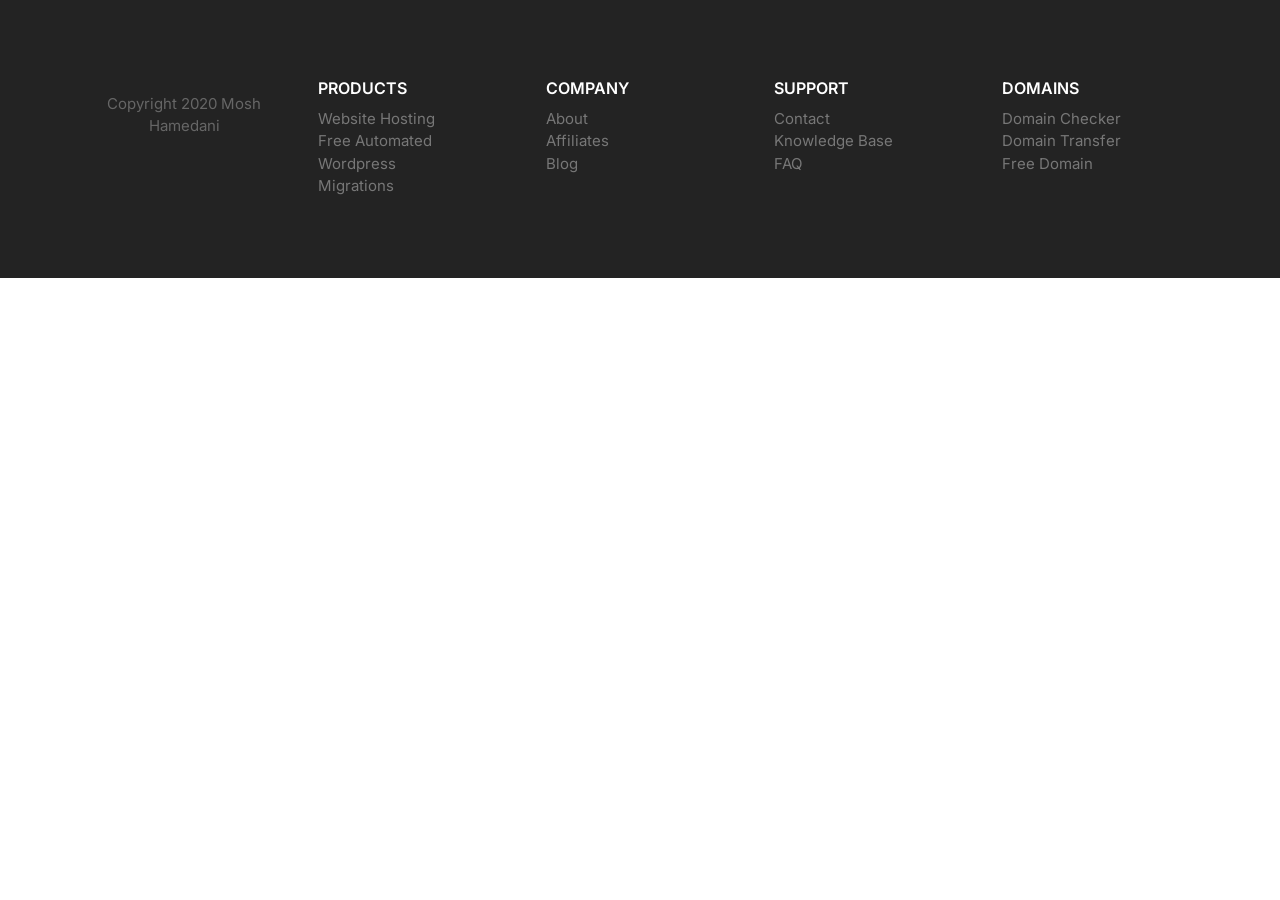
==== index.html @ 4a902cc9 "Built Footer Component" ====
<!DOCTYPE html>
<html lang="en">
  <head>
    <title>Saqify</title>

    <!-- Fonts -->
    <link rel="preconnect" href="https://fonts.googleapis.com" />
    <link rel="preconnect" href="https://fonts.gstatic.com" crossorigin />
    <link
      href="https://fonts.googleapis.com/css2?family=Inter:wght@400;600;700&display=swap"
      rel="stylesheet" />
    <link
      href="https://fonts.googleapis.com/css2?family=Inter:wght@400;700&family
      =Montserrat:wght@600&display=swap"
      rel="stylesheet" />

    <link rel="stylesheet" href="CSS/normalize.css" />
    <link rel="stylesheet" href="CSS/style.css" />
  </head>
  <body>
    <footer class="block block--dark footer">
      <div class="container grid footer__sections">
        <section class="collapsible collapsible--expanded footer__section">
          <header class="collapsible__header">
            <h2 class="collapsible__heading footer__heading">Products</h2>
            <svg class="icon icon--white collapsible__chevron">
              <use xlink:href="images/sprite.svg#chevron"></use>
            </svg>
          </header>
          <div class="collapsible__content">
            <ul class="list">
              <li><a href="#">Website Hosting</a></li>
              <li><a href="#">Free Automated Wordpress</a></li>
              <li><a href="#">Migrations</a></li>
            </ul>
          </div>
        </section>
        <section class="collapsible footer__section">
          <header class="collapsible__header">
            <h2 class="collapsible__heading footer__heading">Company</h2>
            <svg class="icon icon--white collapsible__chevron">
              <use xlink:href="images/sprite.svg#chevron"></use>
            </svg>
          </header>
          <div class="collapsible__content">
            <ul class="list">
              <li><a href="#">About</a></li>
              <li><a href="#">Affiliates</a></li>
              <li><a href="#">Blog</a></li>
            </ul>
          </div>
        </section>
        <section class="collapsible footer__section">
          <header class="collapsible__header">
            <h2 class="collapsible__heading footer__heading">Support</h2>
            <svg class="icon icon--white collapsible__chevron">
              <use xlink:href="images/sprite.svg#chevron"></use>
            </svg>
          </header>
          <div class="collapsible__content">
            <ul class="list">
              <li><a href="#">Contact</a></li>
              <li><a href="#">Knowledge Base</a></li>
              <li><a href="#">FAQ</a></li>
            </ul>
          </div>
        </section>
        <section class="collapsible footer__section">
          <header class="collapsible__header">
            <h2 class="collapsible__heading footer__heading">Domains</h2>
            <svg class="icon icon--white collapsible__chevron">
              <use xlink:href="images/sprite.svg#chevron"></use>
            </svg>
          </header>
          <div class="collapsible__content">
            <ul class="list">
              <li><a href="#">Domain Checker</a></li>
              <li><a href="#">Domain Transfer</a></li>
              <li><a href="#">Free Domain</a></li>
            </ul>
          </div>
        </section>
        <section class="footer__brand">
          <img src="images/logo.svg" alt="" />
          <p class="footer__copyright">Copyright 2020 Mosh Hamedani</p>
        </section>
      </div>
    </footer>

    <script src="js/main.js"></script>
  </body>
</html>
---- CSS/style.css ----
:root {
  --color-primary: #2584ff;
  --color-secondary: #00d9ff;
  --color-accent: #ff3400;
  --color-headings: #1b0760;
  --color-body: #918ca4;
  --color-border: #ccc;
  --color-bodyDarker: #5c5577;
  --border-radius: 30px;
}

*,
*::after,
*::before {
  box-sizing: border-box;
}

/* Typography */

html {
  font-size: 62.5%;
}

body {
  font-family: Inter, Arial, Helvetica, sans-serif;
  color: var(--color-body);
  font-size: 2.4rem;
  line-height: 1.5;
}

h1,
h2,
h3 {
  color: var(--color-headings);
  margin-bottom: 1rem;
  line-height: 1.1;
}

h1 {
  font-size: 7rem;
}

h2 {
  font-size: 4rem;
}

h3 {
  font-size: 3rem;
}

p {
  margin-top: 0;
}

@media screen and (min-width: 1024px) {
  body {
    font-size: 1.8rem;
  }

  h1 {
    font-size: 8rem;
  }

  h2 {
    font-size: 4rem;
  }

  h3 {
    font-size: 2.4rem;
  }
}

/* Links */

a {
  text-decoration: none;
}
.link-arrow {
  color: var(--color-accent);
  text-transform: uppercase;
  font-size: 2rem;
  font-weight: bold;
}

.link-arrow::after {
  content: "-->";
  margin-left: 5px;
  transition: margin 0.15s;
}

.link-arrow:hover::after {
  margin-left: 10px;
}

@media screen and (min-width: 1024px) {
  .link-arrow {
    font-size: 1.5rem;
  }
}

/* Badges */

.badge {
  border-radius: 20px;
  font-size: 2rem;
  font-weight: 600;
  padding: 0.5rem 2rem;
  white-space: nowrap;
}

.badge--primary {
  background: var(--color-primary);
  color: #fff;
}

.badge--secondary {
  background: var(--color-secondary);
  color: #fff;
}

.badge--small {
  font-size: 1.6rem;
  padding: 0.5rem 1.5rem;
}

.card--primary .badge--primary {
  background: #126de4;
}

.card--secondary .badge--secondary {
  background: #02cdf1;
}

@media screen and (min-width: 1024px) {
  .badge {
    font-size: 1.5rem;
  }

  .badge--small {
    font-size: 1.2rem;
  }
}

/* Lists */
.list {
  list-style: none;
  padding-left: 0;
}

.list--inline .list__item {
  display: inline-block;
  margin-right: 2rem;
}

.list--tick {
  list-style-image: url(../images/tick.svg);
  padding-left: 3rem;
  color: var(--color-headings);
}

.list--tick .list__item {
  padding-left: 0.5rem;
  margin-bottom: 1rem;
}

@media screen and (min-width: 1024px) {
  .list--tick .list__item {
    padding-left: 0;
  }
}

/* Icons */

.icon {
  width: 40px;
  height: 40px;
}

.icon--small {
  width: 30px;
  height: 30px;
}

.icon--primary {
  fill: var(--color-primary);
}

.icon--white {
  fill: #fff;
}

.icon-container {
  background: #f3f9fa;
  width: 64px;
  height: 64px;
  border-radius: 100%;
  display: inline-flex;
  justify-content: center;
  align-items: center;
}

.icon-container--accent {
  background: var(--color-accent);
}

/* Buttons */
.btn {
  border-radius: 40px;
  border: 0;
  cursor: pointer;
  font-size: 1.8rem;
  font-weight: 600;
  outline: none;
  padding: 2rem 3rem;
  text-transform: uppercase;
  white-space: nowrap;
  text-align: center;
  margin: 1rem 0;
}

.btn--primary {
  background: var(--color-primary);
  color: #fff;
}

.btn--primary:hover {
  /* background: lighten(primary, 10%); */
  background: #3a8ffd;
}

.btn--secondary {
  background: var(--color-secondary);
  color: #fff;
}

.btn--secondary:hover {
  background: #00c8eb;
}

.btn--accent {
  background: var(--color-accent);
  color: #fff;
}

.btn--accent:hover {
  background: #ec3000;
}

.btn--stretched {
  padding-left: 6rem;
  padding-right: 6rem;
}

.btn--block {
  width: 100%;
  display: inline-block;
}

.btn--outline {
  background: #fff;
  color: var(--color-headings);
  border: 2px solid var(--color-headings);
}

.btn--outline:hover {
  background: var(--color-headings);
  color: #fff;
}

.btn .icon {
  width: 2rem;
  height: 2rem;
  margin-right: 1rem;
  vertical-align: middle;
}

@media screen and (min-width: 1024px) {
  .btn {
    font-size: 1.5rem;
  }
}

/* Inputs */
.input {
  border-radius: var(--border-radius);
  border: 1px solid var(--color-border);
  color: var(--color-headings);
  font-size: 2rem;
  outline: 0;
  padding: 1.5rem 3.5rem;
}

::placeholder {
  color: #cdcbd7;
}
.input-group {
  border: 1px solid var(--color-border);
  border-radius: 30px;
  display: flex;
}

.input-group .input {
  border: 0;
  flex-grow: 1;
  padding: 1.5rem 2rem;
}

.input-group .btn {
  margin: 4px;
}

@media screen and (min-width: 1024px) {
  .input {
    font-size: 1.5rem;
  }
}

/* Cards */
.card {
  border-radius: 7px;
  box-shadow: 0 0 20px 10px #f3f3f3;
  overflow: hidden;
}

.card__header,
.card__body {
  padding: 2rem 3rem;
}

.card--primary .card__header {
  background: var(--color-primary);
  color: #fff;
}

.card--secondary .card__header {
  background: var(--color-secondary);
  color: #fff;
}

/* Plans */
.plan {
  transition: transform 0.2s ease-out;
}

.plan__name {
  color: #fff;
  margin: 0;
  font-weight: 500;
  font-size: 2.4rem;
}

.plan__price {
  font-size: 6rem;
}

.plan__billing-cycle {
  font-size: 2.4rem;
  font-weight: 300;
  opacity: 0.8;
  margin-right: 1rem;
}

.plan__description {
  font-size: 2rem;
  font-weight: 300;
  letter-spacing: 1px;
  display: block;
}

.plan .list__item {
  margin-bottom: 2rem;
}

.plan--popular {
  transform: scale(1.1);
}

.plan--popular .card__header {
  position: relative;
}

.plan--popular .card__header::before {
  content: url(../images/popular.svg);
  width: 40px;
  display: inline-block;
  position: absolute;
  top: -6px;
  right: 5%;
}

.plan:hover {
  transform: scale(1.05);
}

.plan--popular:hover {
  transform: scale(1.15);
}

@media screen and (min-width: 1024px) {
  .plan__name {
    font-size: 1.4rem;
  }

  .plan__price {
    font-size: 5rem;
  }

  .plan__billing-cycle {
    font-size: 1.6rem;
  }

  .plan__description {
    font-size: 1.7rem;
  }
}

/* Media */
.media {
  display: flex;
  margin-bottom: 4rem;
}

.media__title {
  margin-top: 0;
}

.media__body {
  margin: 0 2rem;
}

.media__image {
  margin-top: 1rem;
}
/* Quotes */
.quote {
  font-size: 3rem;
  font-style: italic;
  color: var(--color-bodyDarker);
  line-height: 1.3;
}

.quote__text::before {
  content: open-quote;
}

.quote__text::after {
  content: close-quote;
}

.quote__author {
  font-style: normal;
  font-weight: 600;
  font-size: 3rem;
  margin-bottom: 0;
}

.quote_company {
  color: var(--color-headings);
  opacity: 0.4;
  font-size: 2rem;
  font-style: normal;
}

.quote__line {
  position: relative;
  bottom: 10px;
}

@media screen and (min-width: 1024px) {
  .quote {
    font-size: 2rem;
  }

  .quote__author {
    font-size: 2.4rem;
  }

  .quote_company {
    font-size: 1.6rem;
  }
}

/* Grids */
.grid {
  display: grid;
}

@media screen and (min-width: 768px) {
  .grid--1x2 {
    grid-template-columns: repeat(2, 1fr);
  }
}

@media screen and (min-width: 1024px) {
  .grid--1x3 {
    grid-template-columns: repeat(3, 1fr);
  }
}

/* Testimonials */
.testimonial {
  padding: 3rem;
}

.testimonial__image {
  position: relative;
  margin: 0 3rem;
}

.testimonial__image > img {
  width: 100%;
}

.testimonial__image > .icon-container {
  position: absolute;
  top: 3rem;
  right: -32px;
}

@media screen and (min-width: 768px) {
  .testimonial__image {
    margin: 0;
  }

  .testimonial .quote,
  .testimonial .quote__author {
    font-size: 2.4rem;
  }

  .testimonial .quote {
    margin-left: 6rem;
    margin-right: 0;
  }
}

/* Callouts */
.callout {
  padding: 4rem;
  border-radius: 5px;
}

.callout--primary {
  background: var(--color-primary);
  color: #fff;
}

.callout__heading {
  color: #fff;
  font-size: 3rem;
  margin-top: 0;
}

.callout .btn {
  justify-self: center;
  align-self: center;
}

.callout__content {
  text-align: center;
}

@media screen and (min-width: 768px) {
  .callout .grid--1x2 {
    grid-template-columns: 1fr auto;
  }

  .callout__content {
    text-align: left;
  }

  .callout .btn {
    justify-self: start;
    margin: 0 2rem;
  }
}

/* Collapsible */
.collapsible__header {
  display: flex;
  justify-content: space-between;
}

.collapsible__heading {
  margin-top: 0;
  font-size: 3rem;
}

.collapsible__chevron {
  transform: rotate(-90deg);
  transition: transform 0.3s;
}

.collapsible__content {
  max-height: 0;
  overflow: hidden;
  opacity: 0;
  transition: all 0.3s;
}

.collapsible--expanded .collapsible__chevron {
  transform: rotate(0);
}

.collapsible--expanded .collapsible__content {
  max-height: 100vh;
  opacity: 1;
}
/* Blocks */
.block {
  --padding-vertical: 6rem;
  padding: var(--padding-vertical) 2rem;
}

.block__header {
  text-align: center;
  margin-bottom: 4rem;
}

.block__heading {
  margin-top: 0;
}

.block--dark {
  background: #000;
  color: #7b858b;
}

.block--dark h1,
.block--dark h2,
.block--dark h3 {
  color: #fff;
}

.block--skewed-right {
  padding-bottom: calc(var(--padding-vertical) + 4rem);
  clip-path: polygon(0% 0%, 100% 0%, 100% 100%, 0% 80%);
}

.block--skewed-left {
  padding-bottom: calc(var(--padding-vertical) + 9rem);
  clip-path: polygon(0% 0%, 100% 0%, 100% 80%, 0% 100%);
}

.container {
  max-width: 1140px;
  margin: 0 auto;
}

/* Navigation Bar */
.nav {
  background: #000;
  display: flex;
  justify-content: space-between;
  flex-wrap: wrap;
  padding: 0 1rem;
  align-items: center;
}

.nav__list {
  width: 100%;
  margin: 0;
}

.nav__item {
  padding: 0.5rem 2rem;
  border-bottom: 1px solid #222;
}

.nav__item > a {
  color: #d2d0db;
  transition: color 0.3s;
}

.nav__item > a:hover {
  color: #fff;
}

.nav__toggler {
  opacity: 0.5;
  transition: box-shadow 0.15s;
  cursor: pointer;
}

.nav.collapsible--expanded .nav__toggler {
  opacity: 1;
  box-shadow: 0 0 0 3px #666;
  border-radius: 5px;
}

.nav__brand {
  transform: translateY(5px);
}

@media screen and (min-width: 768px) {
  .nav__toggler {
    display: none;
  }

  .nav__list {
    width: auto;
    display: flex;
    font-size: 1.6rem;
    max-height: 100%;
    opacity: 1;
  }

  .nav__item {
    border: 0;
  }
}

/* Hero Block */

.hero__tagline {
  font-size: 2rem;
  color: #b9c3cf;
  letter-spacing: 1px;
  margin: 2rem 0 5rem;
}

.hero__image {
  width: 100%;
}

@media screen and (min-width: 768px) {
  .hero {
    padding-top: 0;
  }

  .hero__content {
    text-align: left;
    align-self: center;
  }
}

/* Domain BLock */
.block-domain .input-group {
  box-shadow: 0 0 30px 20px #e6ebee;
  border: 0;
  margin: 4rem auto;
  max-width: 670px;
}

.block-domain__prices {
  font-size: 2rem;
  font-weight: 600;
  display: grid;
  grid-template-columns: repeat(3, 1fr);
  grid-template-rows: repeat(2, 6rem);
  justify-items: center;
  max-width: 700px;
  margin: 0 auto;
}

@media screen and (min-width: 768px) {
  .block-domain__prices {
    grid-template-columns: repeat(auto-fit, minmax(100px, 1fr));
  }
}
/* Plans Block */
.block-plans .grid {
  gap: 8rem 4rem;
}

.block-plans .card {
  max-width: 500px;
  margin: 0 auto;
}

/* Features */
.feature {
  gap: 4rem 2rem;
  margin: 12rem 0;
}

.feature:first-of-type {
  margin-top: 6rem;
}

.feature__heading {
  margin: 1rem 0;
}

.feature__image {
  width: 100%;
}

@media screen and (min-width: 768px) {
  .feature:nth-of-type(even) .feature__content {
    order: 2;
  }
}

/* Showcase Block */
.block-showcase__image > img {
  width: 100%;
}

@media screen and (min-width: 768px) {
  .block-showcase .grid {
    grid-template-columns: 50% 50%;
  }

  .block-showcase__image {
    justify-self: end;
  }

  .block-showcase__image > img {
    width: auto;
    max-width: 700px;
  }
}
/* Footer */
.footer {
  background: #232323;
}

.footer a {
  color: #777;
  transition: color 0.3s;
}

.footer a:hover {
  color: #fff;
}

.footer__section {
  padding: 2rem;
  border-bottom: 1px solid #393939;
}

.footer__section .list {
  margin: 0;
}

.footer__heading {
  text-transform: uppercase;
  font-weight: 600;
}

.footer__brand {
  margin-top: 5rem;
  text-align: center;
}

.footer__brand img {
  /* TODO: Consider refactoring this and applying it to 
  all images. */
  width: 100%;
  max-width: 230px;
}

.footer__copyright {
  font-size: 2.1rem;
  color: #fff;
  opacity: 0.3;
}

@media screen and (min-width: 768px) {
  .footer {
    font-size: 1.5rem;
  }
  .footer__sections {
    grid-template-columns: repeat(auto-fit, minmax(10rem, 1fr));
  }

  .footer .collapsible__chevron {
    display: none;
  }

  .footer .collapsible__content {
    opacity: 1;
    max-height: 100%;
  }

  .footer__brand {
    order: -1;
    margin-top: 1rem;
  }

  .footer__copyright {
    font-size: 1.5rem;
  }

  .footer__section {
    border: 0;
  }

  .footer__heading {
    font-size: 1.6rem;
  }
}
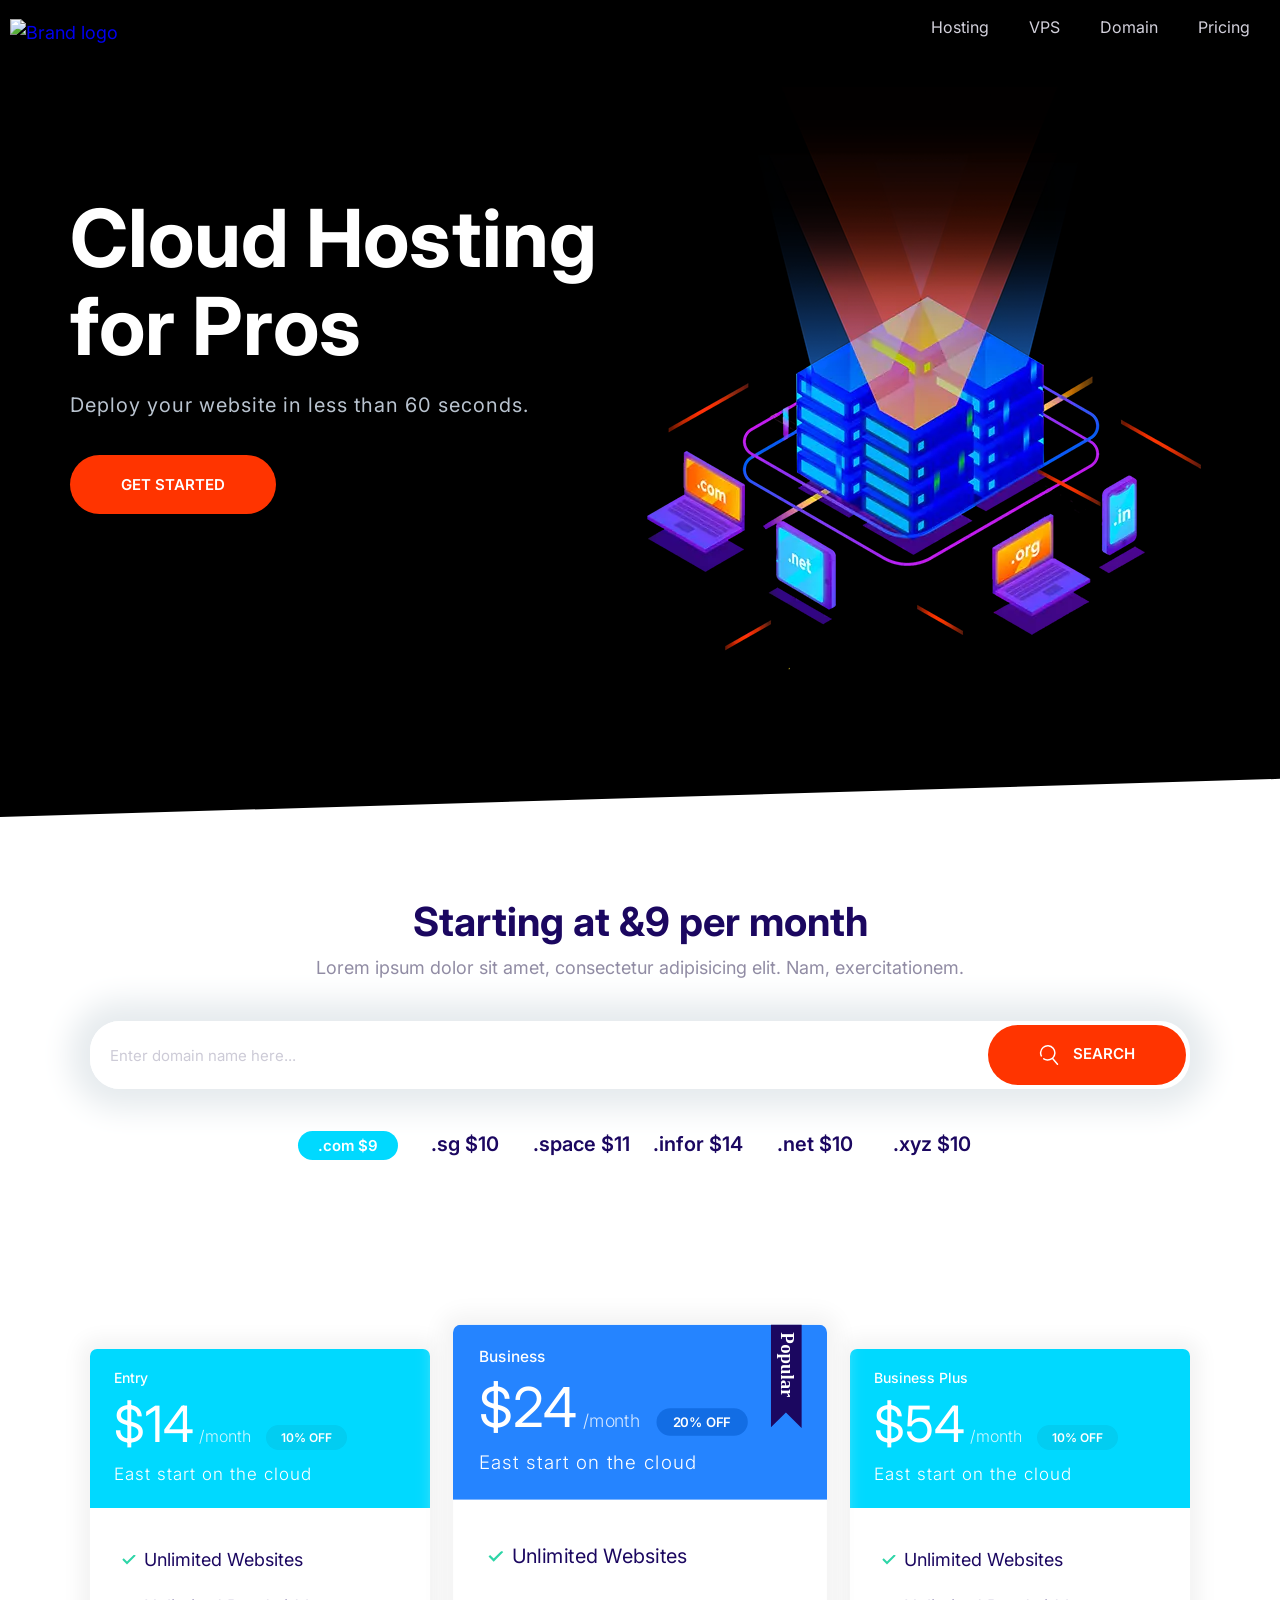
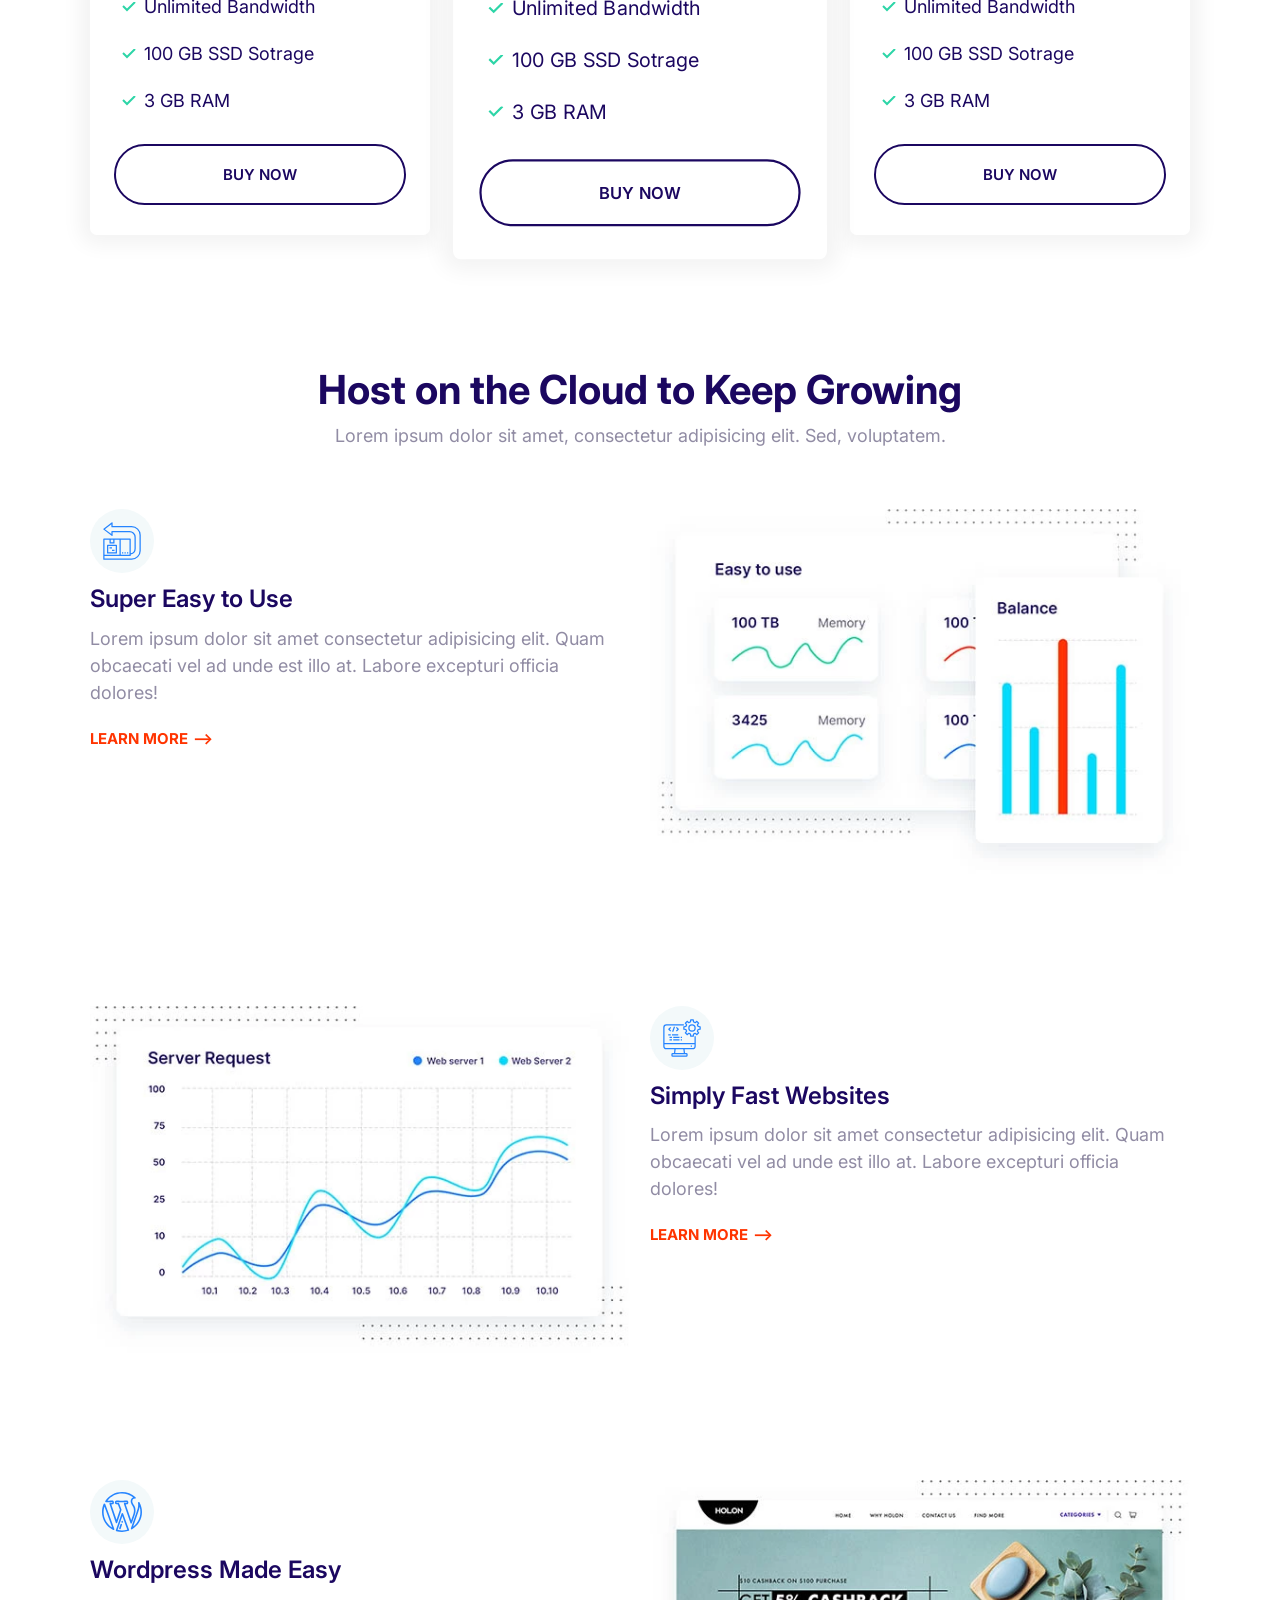
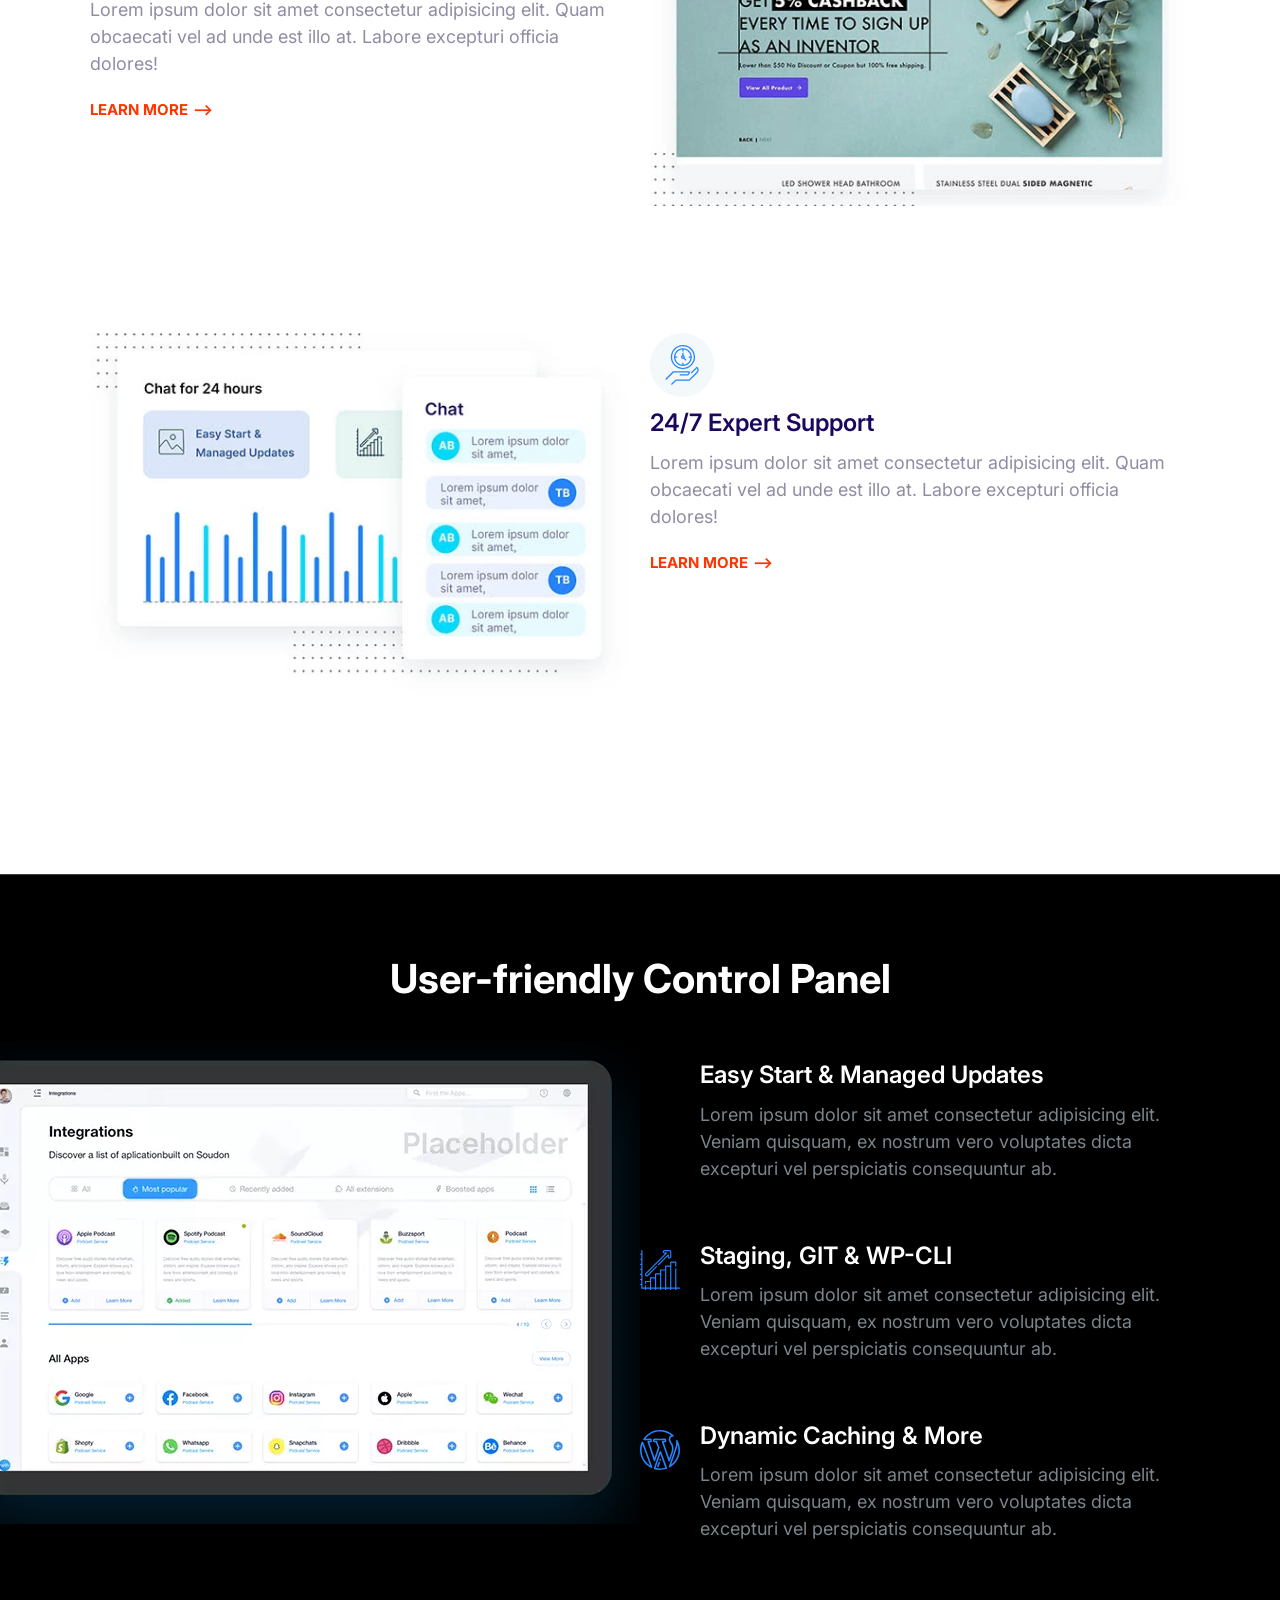
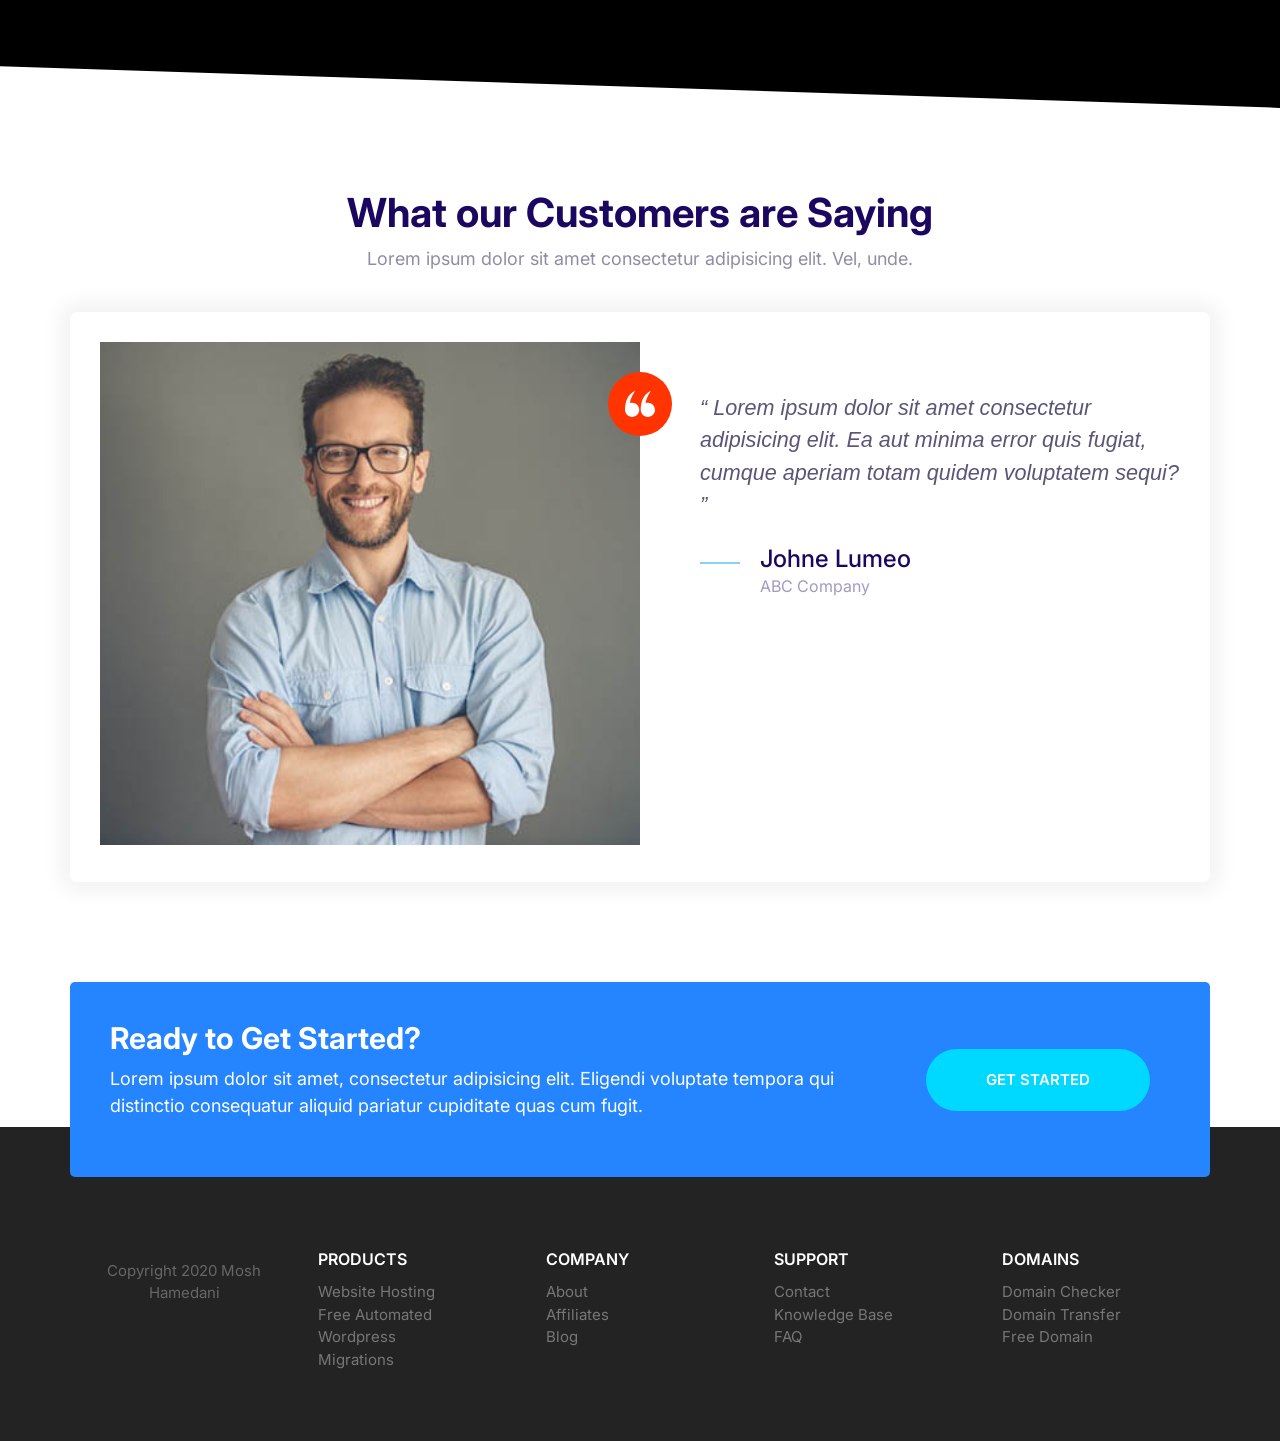
==== commit 7f0fbecb: "Merged All Components, Layout Formation completed, CSS Issues troubleshooted" ====
--- a/index.html
+++ b/index.html
@@ -18,14 +18,397 @@
     <link rel="stylesheet" href="CSS/style.css" />
   </head>
   <body>
+    <!-- Navigation Bar -->
+    <header>
+      <nav class="nav collapsible">
+        <a href="/"
+          ><img src="images/logo.svg" alt="Brand logo" class="nav__brand"
+        /></a>
+        <svg class="icon icon--white nav__toggler">
+          <use xlink:href="images/sprite.svg#menu"></use>
+        </svg>
+        <ul class="list nav__list collapsible__content">
+          <li class="nav__item"><a href="#">Hosting</a></li>
+          <li class="nav__item"><a href="#">VPS</a></li>
+          <li class="nav__item"><a href="#">Domain</a></li>
+          <li class="nav__item"><a href="#">Pricing</a></li>
+        </ul>
+      </nav>
+    </header>
+    <!-- Block Hero -->
+    <section class="block block--dark block--skewed-left hero">
+      <div class="container grid grid--1x2">
+        <header class="block__header hero__content">
+          <h1 class="block__heading">Cloud Hosting for Pros</h1>
+          <p class="hero__tagline">
+            Deploy your website in less than 60 seconds.
+          </p>
+          <a href="#" class="btn btn--accent btn--streched">Get Started</a>
+        </header>
+        <picture>
+          <source
+            type="image/webp"
+            srcset="images/banner.webp 1x, images/banner@2x.webp 2x" />
+
+          <source
+            type="image/png"
+            srcset="images/banner.png 1x, images/banner@2x.png 2x" />
+          <img class="hero__image" src="images/banner.webp" alt=""
+        /></picture>
+      </div>
+    </section>
+    <!-- Block Domain -->
+    <section class="block container block-domain">
+      <header class="block__header">
+        <h2>Starting at &9 per month</h2>
+        <p>
+          Lorem ipsum dolor sit amet, consectetur adipisicing elit. Nam,
+          exercitationem.
+        </p>
+      </header>
+      <!-- Input Field for Search bar -->
+      <div class="input-group">
+        <input
+          type="text"
+          class="input"
+          placeholder="Enter domain name here... " />
+        <button class="btn btn--accent">
+          <svg class="icon icon--white">
+            <use xlink:href="images/sprite.svg#search"></use>
+          </svg>
+          Search
+        </button>
+      </div>
+      <ul class="list block-domain__prices">
+        <li><span class="badge badge--secondary">.com $9</span></li>
+        <li>.sg $10</li>
+        <li>.space $11</li>
+        <li>.infor $14</li>
+        <li>.net $10</li>
+        <li>.xyz $10</li>
+      </ul>
+    </section>
+    <!-- Block Plans -->
+    <section class="container block block-plans">
+      <div class="grid grid--1x3">
+        <div class="plan">
+          <div class="card card--secondary">
+            <header class="card__header">
+              <h3 class="plan__name">Entry</h3>
+              <span class="plan__price">$14</span>
+              <span class="plan__billing-cycle">/month</span>
+              <span class="badge badge--secondary badge--small">10% OFF</span>
+              <span class="plan__description">East start on the cloud</span>
+            </header>
+            <div class="card__body">
+              <ul class="list list--tick">
+                <li class="list__item">Unlimited Websites</li>
+                <li class="list__item">Unlimited Bandwidth</li>
+                <li class="list__item">100 GB SSD Sotrage</li>
+                <li class="list__item">3 GB RAM</li>
+              </ul>
+              <button class="btn btn--outline btn--block">Buy Now</button>
+            </div>
+          </div>
+        </div>
+
+        <div class="plan plan--popular">
+          <div class="card card--primary">
+            <header class="card__header">
+              <h3 class="plan__name">Business</h3>
+              <span class="plan__price">$24</span>
+              <span class="plan__billing-cycle">/month</span>
+              <span class="badge badge--primary badge--small">20% OFF</span>
+              <span class="plan__description">East start on the cloud</span>
+            </header>
+            <div class="card__body">
+              <ul class="list list--tick">
+                <li class="list__item">Unlimited Websites</li>
+                <li class="list__item">Unlimited Bandwidth</li>
+                <li class="list__item">100 GB SSD Sotrage</li>
+                <li class="list__item">3 GB RAM</li>
+              </ul>
+              <button class="btn btn--outline btn--block">Buy Now</button>
+            </div>
+          </div>
+        </div>
+
+        <div class="plan">
+          <div class="card card--secondary">
+            <header class="card__header">
+              <h3 class="plan__name">Business Plus</h3>
+              <span class="plan__price">$54</span>
+              <span class="plan__billing-cycle">/month</span>
+              <span class="badge badge--secondary badge--small">10% OFF</span>
+              <span class="plan__description">East start on the cloud</span>
+            </header>
+            <div class="card__body">
+              <ul class="list list--tick">
+                <li class="list__item">Unlimited Websites</li>
+                <li class="list__item">Unlimited Bandwidth</li>
+                <li class="list__item">100 GB SSD Sotrage</li>
+                <li class="list__item">3 GB RAM</li>
+              </ul>
+              <button class="btn btn--outline btn--block">Buy Now</button>
+            </div>
+          </div>
+        </div>
+      </div>
+    </section>
+
+    <!-- Block Features -->
+    <section class="block container">
+      <header class="block__header">
+        <h2>Host on the Cloud to Keep Growing</h2>
+        <p>
+          Lorem ipsum dolor sit amet, consectetur adipisicing elit. Sed,
+          voluptatem.
+        </p>
+      </header>
+      <article class="grid grid--1x2 feature">
+        <div class="feature__content">
+          <span class="icon-container">
+            <svg class="icon icon--primary">
+              <use xlink:href="images/sprite.svg#easy"></use>
+            </svg>
+          </span>
+          <h3 class="feature__heading">Super Easy to Use</h3>
+          <p>
+            Lorem ipsum dolor sit amet consectetur adipisicing elit. Quam
+            obcaecati vel ad unde est illo at. Labore excepturi officia dolores!
+          </p>
+          <a href="#" class="link-arrow">Learn More</a>
+        </div>
+        <picture>
+          <source
+            type="image/webp"
+            srcset="images/easy.webp 1x, images/easy@2x.webp 2x" />
+          <source
+            type="image/jpg"
+            srcset="images/easy.jpg 1x, images/easy@2x.jpg 2x" />
+          <img class="feature__image" src="images/easy@2x.jpg" alt="" />
+        </picture>
+      </article>
+      <article class="grid grid--1x2 feature">
+        <div class="feature__content">
+          <span class="icon-container">
+            <svg class="icon icon--primary">
+              <use xlink:href="images/sprite.svg#computer"></use>
+            </svg>
+          </span>
+          <h3 class="feature__heading">Simply Fast Websites</h3>
+          <p>
+            Lorem ipsum dolor sit amet consectetur adipisicing elit. Quam
+            obcaecati vel ad unde est illo at. Labore excepturi officia dolores!
+          </p>
+          <a href="#" class="link-arrow">Learn More</a>
+        </div>
+        <picture>
+          <source
+            type="image/webp"
+            srcset="images/fast.webp 1x, images/fast@2x.webp 2x" />
+          <source
+            type="image/jpg"
+            srcset="images/fast.jpg 1x, images/fast@2x.jpg 2x" />
+          <img class="feature__image" src="images/fast@2x.jpg" alt="" />
+        </picture>
+      </article>
+      <article class="grid grid--1x2 feature">
+        <div class="feature__content">
+          <span class="icon-container">
+            <svg class="icon icon--primary">
+              <use xlink:href="images/sprite.svg#wordpress"></use>
+            </svg>
+          </span>
+          <h3 class="feature__heading">Wordpress Made Easy</h3>
+          <p>
+            Lorem ipsum dolor sit amet consectetur adipisicing elit. Quam
+            obcaecati vel ad unde est illo at. Labore excepturi officia dolores!
+          </p>
+          <a href="#" class="link-arrow">Learn More</a>
+        </div>
+        <picture>
+          <source
+            type="image/webp"
+            srcset="images/wordpress.webp 1x, images/wordpress@2x.webp 2x" />
+          <source
+            type="image/jpg"
+            srcset="images/wordpress.jpg 1x, images/wordpress@2x.jpg 2x" />
+          <img class="feature__image" src="images/wordpress@2x.jpg" alt="" />
+        </picture>
+      </article>
+      <article class="grid grid--1x2 feature">
+        <div class="feature__content">
+          <span class="icon-container">
+            <svg class="icon icon--primary">
+              <use xlink:href="images/sprite.svg#clock"></use>
+            </svg>
+          </span>
+          <h3 class="feature__heading">24/7 Expert Support</h3>
+          <p>
+            Lorem ipsum dolor sit amet consectetur adipisicing elit. Quam
+            obcaecati vel ad unde est illo at. Labore excepturi officia dolores!
+          </p>
+          <a href="#" class="link-arrow">Learn More</a>
+        </div>
+        <picture>
+          <source
+            type="image/webp"
+            srcset="images/support.webp 1x, images/support@2x.webp 2x" />
+          <source
+            type="image/jpg"
+            srcset="images/support.jpg 1x, images/support@2x.jpg 2x" />
+          <img class="feature__image" src="images/support@2x.jpg" alt="" />
+        </picture>
+      </article>
+    </section>
+    <!-- Block Showcase -->
+
+    <section class="block block--dark block--skewed-right block-showcase">
+      <header class="block__header">
+        <h2>User-friendly Control Panel</h2>
+      </header>
+      <div class="container grid grid--1x2">
+        <picture class="block-showcase__image">
+          <source
+            type="image/webp"
+            srcset="images/ipad.webp 1x, images/ipad@2x.webp 2x" />
+          <source
+            type="image/png"
+            srcset="images/ipad.png 1x, images/ipad@2x.png 2x" />
+          <img src="images/ipad.png" alt="" />
+        </picture>
+        <ul class="list">
+          <li>
+            <div class="media">
+              <div class="media__image">
+                <svg class="icon icon--primary">
+                  <use xlink:href="images/sprite.svg#snap"></use>
+                </svg>
+              </div>
+              <div class="media__body">
+                <h3 class="media__title">Easy Start & Managed Updates</h3>
+                <p>
+                  Lorem ipsum dolor sit amet consectetur adipisicing elit.
+                  Veniam quisquam, ex nostrum vero voluptates dicta excepturi
+                  vel perspiciatis consequuntur ab.
+                </p>
+              </div>
+            </div>
+          </li>
+          <li>
+            <div class="media">
+              <div class="media__image">
+                <svg class="icon icon--primary">
+                  <use xlink:href="images/sprite.svg#growth"></use>
+                </svg>
+              </div>
+              <div class="media__body">
+                <h3 class="media__title">Staging, GIT & WP-CLI</h3>
+                <p>
+                  Lorem ipsum dolor sit amet consectetur adipisicing elit.
+                  Veniam quisquam, ex nostrum vero voluptates dicta excepturi
+                  vel perspiciatis consequuntur ab.
+                </p>
+              </div>
+            </div>
+          </li>
+          <li>
+            <div class="media">
+              <div class="media__image">
+                <svg class="icon icon--primary">
+                  <use xlink:href="images/sprite.svg#wordpress"></use>
+                </svg>
+              </div>
+              <div class="media__body">
+                <h3 class="media__title">Dynamic Caching & More</h3>
+                <p>
+                  Lorem ipsum dolor sit amet consectetur adipisicing elit.
+                  Veniam quisquam, ex nostrum vero voluptates dicta excepturi
+                  vel perspiciatis consequuntur ab.
+                </p>
+              </div>
+            </div>
+          </li>
+        </ul>
+      </div>
+    </section>
+
+    <!-- Block Testimonials -->
+    <section class="block">
+      <header class="block__header">
+        <h2>What our Customers are Saying</h2>
+        <p>
+          Lorem ipsum dolor sit amet consectetur adipisicing elit. Vel, unde.
+        </p>
+      </header>
+      <div class="container">
+        <div class="card testimonial">
+          <div class="grid grid--1x2">
+            <div class="testimonial__image">
+              <img
+                src="images/testimonial.jpg"
+                alt="A Happy, Smiling Customer" />
+              <span class="icon-container icon-container--accent">
+                <svg class="icon icon--white icon--small">
+                  <use xlink:href="images/sprite.svg#quotes"></use>
+                </svg>
+              </span>
+            </div>
+
+            <blockquote class="quote">
+              <p class="quote__text">
+                Lorem ipsum dolor sit amet consectetur adipisicing elit. Ea aut
+                minima error quis fugiat, cumque aperiam totam quidem voluptatem
+                sequi?
+              </p>
+
+              <footer>
+                <div class="media">
+                  <div class="media__image">
+                    <svg class="icon icon--primary quote__line">
+                      <use xlink:href="images/sprite.svg#line"></use>
+                    </svg>
+                  </div>
+                  <div class="media__body">
+                    <h3 class="media__title quote__author">Johne Lumeo</h3>
+                    <p class="quote_company">ABC Company</p>
+                  </div>
+                </div>
+              </footer>
+            </blockquote>
+          </div>
+        </div>
+      </div>
+    </section>
+
+    <!-- Callout -->
+    <div class="container">
+      <div class="callout callout--primary callout-signup">
+        <div class="grid grid--1x2">
+          <div class="callout__content">
+            <h2 class="callout__heading">Ready to Get Started?</h2>
+            <p>
+              Lorem ipsum dolor sit amet, consectetur adipisicing elit. Eligendi
+              voluptate tempora qui distinctio consequatur aliquid pariatur
+              cupiditate quas cum fugit.
+            </p>
+          </div>
+          <a href="#" class="btn btn--secondary btn--stretched">Get Started</a>
+        </div>
+      </div>
+    </div>
+    <!-- Block Footer -->
+
     <footer class="block block--dark footer">
       <div class="container grid footer__sections">
         <section class="collapsible collapsible--expanded footer__section">
           <header class="collapsible__header">
             <h2 class="collapsible__heading footer__heading">Products</h2>
-            <svg class="icon icon--white collapsible__chevron">
-              <use xlink:href="images/sprite.svg#chevron"></use>
-            </svg>
+            <img
+              class="icon icon--white collapsible__chevron"
+              src="images/chevron.svg"
+              alt="svg image of chevron" />
           </header>
           <div class="collapsible__content">
             <ul class="list">
@@ -38,9 +421,10 @@
         <section class="collapsible footer__section">
           <header class="collapsible__header">
             <h2 class="collapsible__heading footer__heading">Company</h2>
-            <svg class="icon icon--white collapsible__chevron">
-              <use xlink:href="images/sprite.svg#chevron"></use>
-            </svg>
+            <img
+              class="icon icon--white collapsible__chevron"
+              src="images/chevron.svg"
+              alt="svg image of chevron" />
           </header>
           <div class="collapsible__content">
             <ul class="list">
@@ -53,9 +437,10 @@
         <section class="collapsible footer__section">
           <header class="collapsible__header">
             <h2 class="collapsible__heading footer__heading">Support</h2>
-            <svg class="icon icon--white collapsible__chevron">
-              <use xlink:href="images/sprite.svg#chevron"></use>
-            </svg>
+            <img
+              class="icon icon--white collapsible__chevron"
+              src="images/chevron.svg"
+              alt="svg image of chevron" />
           </header>
           <div class="collapsible__content">
             <ul class="list">
@@ -68,9 +453,10 @@
         <section class="collapsible footer__section">
           <header class="collapsible__header">
             <h2 class="collapsible__heading footer__heading">Domains</h2>
-            <svg class="icon icon--white collapsible__chevron">
-              <use xlink:href="images/sprite.svg#chevron"></use>
-            </svg>
+            <img
+              class="icon icon--white collapsible__chevron"
+              src="images/chevron.svg"
+              alt="svg image of chevron" />
           </header>
           <div class="collapsible__content">
             <ul class="list">
@@ -80,6 +466,7 @@
             </ul>
           </div>
         </section>
+
         <section class="footer__brand">
           <img src="images/logo.svg" alt="" />
           <p class="footer__copyright">Copyright 2020 Mosh Hamedani</p>
--- a/CSS/style.css
+++ b/CSS/style.css
@@ -16,9 +16,17 @@
 }
 
 /* Typography */
+::selection {
+  background: var(--color-primary);
+  color: #fff;
+}
 
 html {
   font-size: 62.5%;
+}
+
+img {
+  width: 100%;
 }
 
 body {
@@ -37,7 +45,7 @@
 }
 
 h1 {
-  font-size: 7rem;
+  font-size: 6rem;
 }
 
 h2 {
@@ -45,7 +53,9 @@
 }
 
 h3 {
-  font-size: 3rem;
+  font-size: 2.8rem;
+  font-weight: 600;
+  line-height: 1.3;
 }
 
 p {
@@ -123,14 +133,6 @@
   padding: 0.5rem 1.5rem;
 }
 
-.card--primary .badge--primary {
-  background: #126de4;
-}
-
-.card--secondary .badge--secondary {
-  background: #02cdf1;
-}
-
 @media screen and (min-width: 1024px) {
   .badge {
     font-size: 1.5rem;
@@ -170,7 +172,6 @@
 }
 
 /* Icons */
-
 .icon {
   width: 40px;
   height: 40px;
@@ -210,61 +211,12 @@
   cursor: pointer;
   font-size: 1.8rem;
   font-weight: 600;
+  margin: 1rem 0;
   outline: none;
-  padding: 2rem 3rem;
+  padding: 2rem 4vw;
+  text-align: center;
   text-transform: uppercase;
   white-space: nowrap;
-  text-align: center;
-  margin: 1rem 0;
-}
-
-.btn--primary {
-  background: var(--color-primary);
-  color: #fff;
-}
-
-.btn--primary:hover {
-  /* background: lighten(primary, 10%); */
-  background: #3a8ffd;
-}
-
-.btn--secondary {
-  background: var(--color-secondary);
-  color: #fff;
-}
-
-.btn--secondary:hover {
-  background: #00c8eb;
-}
-
-.btn--accent {
-  background: var(--color-accent);
-  color: #fff;
-}
-
-.btn--accent:hover {
-  background: #ec3000;
-}
-
-.btn--stretched {
-  padding-left: 6rem;
-  padding-right: 6rem;
-}
-
-.btn--block {
-  width: 100%;
-  display: inline-block;
-}
-
-.btn--outline {
-  background: #fff;
-  color: var(--color-headings);
-  border: 2px solid var(--color-headings);
-}
-
-.btn--outline:hover {
-  background: var(--color-headings);
-  color: #fff;
 }
 
 .btn .icon {
@@ -272,6 +224,54 @@
   height: 2rem;
   margin-right: 1rem;
   vertical-align: middle;
+}
+
+.btn--primary {
+  background: var(--color-primary);
+  color: #fff;
+}
+
+.btn--primary:hover {
+  background: #3a8ffd;
+}
+
+.btn--secondary {
+  background: var(--color-secondary);
+  color: #fff;
+}
+
+.btn--secondary:hover {
+  background: #05cdf0;
+}
+
+.btn--accent {
+  background: var(--color-accent);
+  color: #fff;
+}
+
+.btn--accent:hover {
+  background: #ec3000;
+}
+
+.btn--outline {
+  background: #fff;
+  color: var(--color-headings);
+  border: 2px solid var(--color-headings);
+}
+
+.btn--outline:hover {
+  background: var(--color-headings);
+  color: #fff;
+}
+
+.btn--stretched {
+  padding-left: 6rem;
+  padding-right: 6rem;
+}
+
+.btn--block {
+  width: 100%;
+  display: inline-block;
 }
 
 @media screen and (min-width: 1024px) {
@@ -295,7 +295,7 @@
 }
 .input-group {
   border: 1px solid var(--color-border);
-  border-radius: 30px;
+  border-radius: var(--border-radius);
   display: flex;
 }
 
@@ -303,6 +303,7 @@
   border: 0;
   flex-grow: 1;
   padding: 1.5rem 2rem;
+  width: 0;
 }
 
 .input-group .btn {
@@ -324,7 +325,7 @@
 
 .card__header,
 .card__body {
-  padding: 2rem 3rem;
+  padding: 2rem 7%;
 }
 
 .card--primary .card__header {
@@ -335,6 +336,14 @@
 .card--secondary .card__header {
   background: var(--color-secondary);
   color: #fff;
+}
+
+.card--primary .badge--primary {
+  background: #126de4;
+}
+
+.card--secondary .badge--secondary {
+  background: #02cdf1;
 }
 
 /* Plans */
@@ -350,11 +359,11 @@
 }
 
 .plan__price {
-  font-size: 6rem;
+  font-size: 5rem;
 }
 
 .plan__billing-cycle {
-  font-size: 2.4rem;
+  font-size: 2rem;
   font-weight: 300;
   opacity: 0.8;
   margin-right: 1rem;
@@ -369,10 +378,6 @@
 
 .plan .list__item {
   margin-bottom: 2rem;
-}
-
-.plan--popular {
-  transform: scale(1.1);
 }
 
 .plan--popular .card__header {
@@ -397,6 +402,10 @@
 }
 
 @media screen and (min-width: 1024px) {
+  .plan--popular {
+    transform: scale(1.1);
+  }
+
   .plan__name {
     font-size: 1.4rem;
   }
@@ -449,15 +458,15 @@
 
 .quote__author {
   font-style: normal;
-  font-weight: 600;
-  font-size: 3rem;
+  font-weight: 500;
+  font-size: 2rem;
   margin-bottom: 0;
 }
 
 .quote_company {
   color: var(--color-headings);
   opacity: 0.4;
-  font-size: 2rem;
+  font-size: 1.5rem;
   font-style: normal;
 }
 
@@ -502,13 +511,14 @@
   padding: 3rem;
 }
 
+.testimonial .quote {
+  margin: 2rem 0;
+  font-size: 110%;
+}
+
 .testimonial__image {
   position: relative;
   margin: 0 3rem;
-}
-
-.testimonial__image > img {
-  width: 100%;
 }
 
 .testimonial__image > .icon-container {
@@ -522,14 +532,10 @@
     margin: 0;
   }
 
-  .testimonial .quote,
-  .testimonial .quote__author {
-    font-size: 2.4rem;
-  }
-
   .testimonial .quote {
-    margin-left: 6rem;
-    margin-right: 0;
+    margin: 5rem 0 0 6rem;
+    font-size: 120%;
+    line-height: 1.5;
   }
 }
 
@@ -607,7 +613,7 @@
 }
 /* Blocks */
 .block {
-  --padding-vertical: 6rem;
+  --padding-vertical: 5rem;
   padding: var(--padding-vertical) 2rem;
 }
 
@@ -633,12 +639,12 @@
 
 .block--skewed-right {
   padding-bottom: calc(var(--padding-vertical) + 4rem);
-  clip-path: polygon(0% 0%, 100% 0%, 100% 100%, 0% 80%);
+  clip-path: polygon(0% 0%, 100% 0%, 100% 100%, 0% 95%);
 }
 
 .block--skewed-left {
   padding-bottom: calc(var(--padding-vertical) + 9rem);
-  clip-path: polygon(0% 0%, 100% 0%, 100% 80%, 0% 100%);
+  clip-path: polygon(0% 0%, 100% 0%, 100% 95%, 0% 100%);
 }
 
 .container {
@@ -652,7 +658,7 @@
   display: flex;
   justify-content: space-between;
   flex-wrap: wrap;
-  padding: 0 1rem;
+  padding: 1rem;
   align-items: center;
 }
 
@@ -664,6 +670,10 @@
 .nav__item {
   padding: 0.5rem 2rem;
   border-bottom: 1px solid #222;
+}
+
+.nav__item:last-of-type {
+  border-bottom: none;
 }
 
 .nav__item > a {
@@ -689,6 +699,7 @@
 
 .nav__brand {
   transform: translateY(5px);
+  width: 150px;
 }
 
 @media screen and (min-width: 768px) {
@@ -718,18 +729,16 @@
   margin: 2rem 0 5rem;
 }
 
-.hero__image {
-  width: 100%;
-}
-
 @media screen and (min-width: 768px) {
-  .hero {
-    padding-top: 0;
-  }
-
   .hero__content {
     text-align: left;
     align-self: center;
+  }
+}
+
+@media screen and (min-width: 1024px) {
+  .hero {
+    padding-top: 0;
   }
 }
 
@@ -738,23 +747,24 @@
   box-shadow: 0 0 30px 20px #e6ebee;
   border: 0;
   margin: 4rem auto;
-  max-width: 670px;
+  max-width: auto;
 }
 
 .block-domain__prices {
+  color: var(--color-headings);
+  display: grid;
   font-size: 2rem;
   font-weight: 600;
-  display: grid;
-  grid-template-columns: repeat(3, 1fr);
+  grid-template-columns: repeat(2, 1fr);
   grid-template-rows: repeat(2, 6rem);
   justify-items: center;
+  margin: 0 auto;
   max-width: 700px;
-  margin: 0 auto;
 }
 
 @media screen and (min-width: 768px) {
   .block-domain__prices {
-    grid-template-columns: repeat(auto-fit, minmax(100px, 1fr));
+    grid-template-columns: repeat(auto-fit, minmax(10rem, 1fr));
   }
 }
 /* Plans Block */
@@ -781,10 +791,6 @@
   margin: 1rem 0;
 }
 
-.feature__image {
-  width: 100%;
-}
-
 @media screen and (min-width: 768px) {
   .feature:nth-of-type(even) .feature__content {
     order: 2;
@@ -792,10 +798,6 @@
 }
 
 /* Showcase Block */
-.block-showcase__image > img {
-  width: 100%;
-}
-
 @media screen and (min-width: 768px) {
   .block-showcase .grid {
     grid-template-columns: 50% 50%;
@@ -813,6 +815,7 @@
 /* Footer */
 .footer {
   background: #232323;
+  padding-top: 10rem;
 }
 
 .footer a {
@@ -836,6 +839,8 @@
 .footer__heading {
   text-transform: uppercase;
   font-weight: 600;
+  font-size: 2.5rem;
+  line-height: 1.5;
 }
 
 .footer__brand {
@@ -844,9 +849,6 @@
 }
 
 .footer__brand img {
-  /* TODO: Consider refactoring this and applying it to 
-  all images. */
-  width: 100%;
   max-width: 230px;
 }
 
@@ -862,6 +864,7 @@
   }
   .footer__sections {
     grid-template-columns: repeat(auto-fit, minmax(10rem, 1fr));
+    justify-content: center;
   }
 
   .footer .collapsible__chevron {
@@ -890,3 +893,8 @@
     font-size: 1.6rem;
   }
 }
+
+/* Sign-up Callout */
+.callout-signup {
+  transform: translateY(5rem);
+}
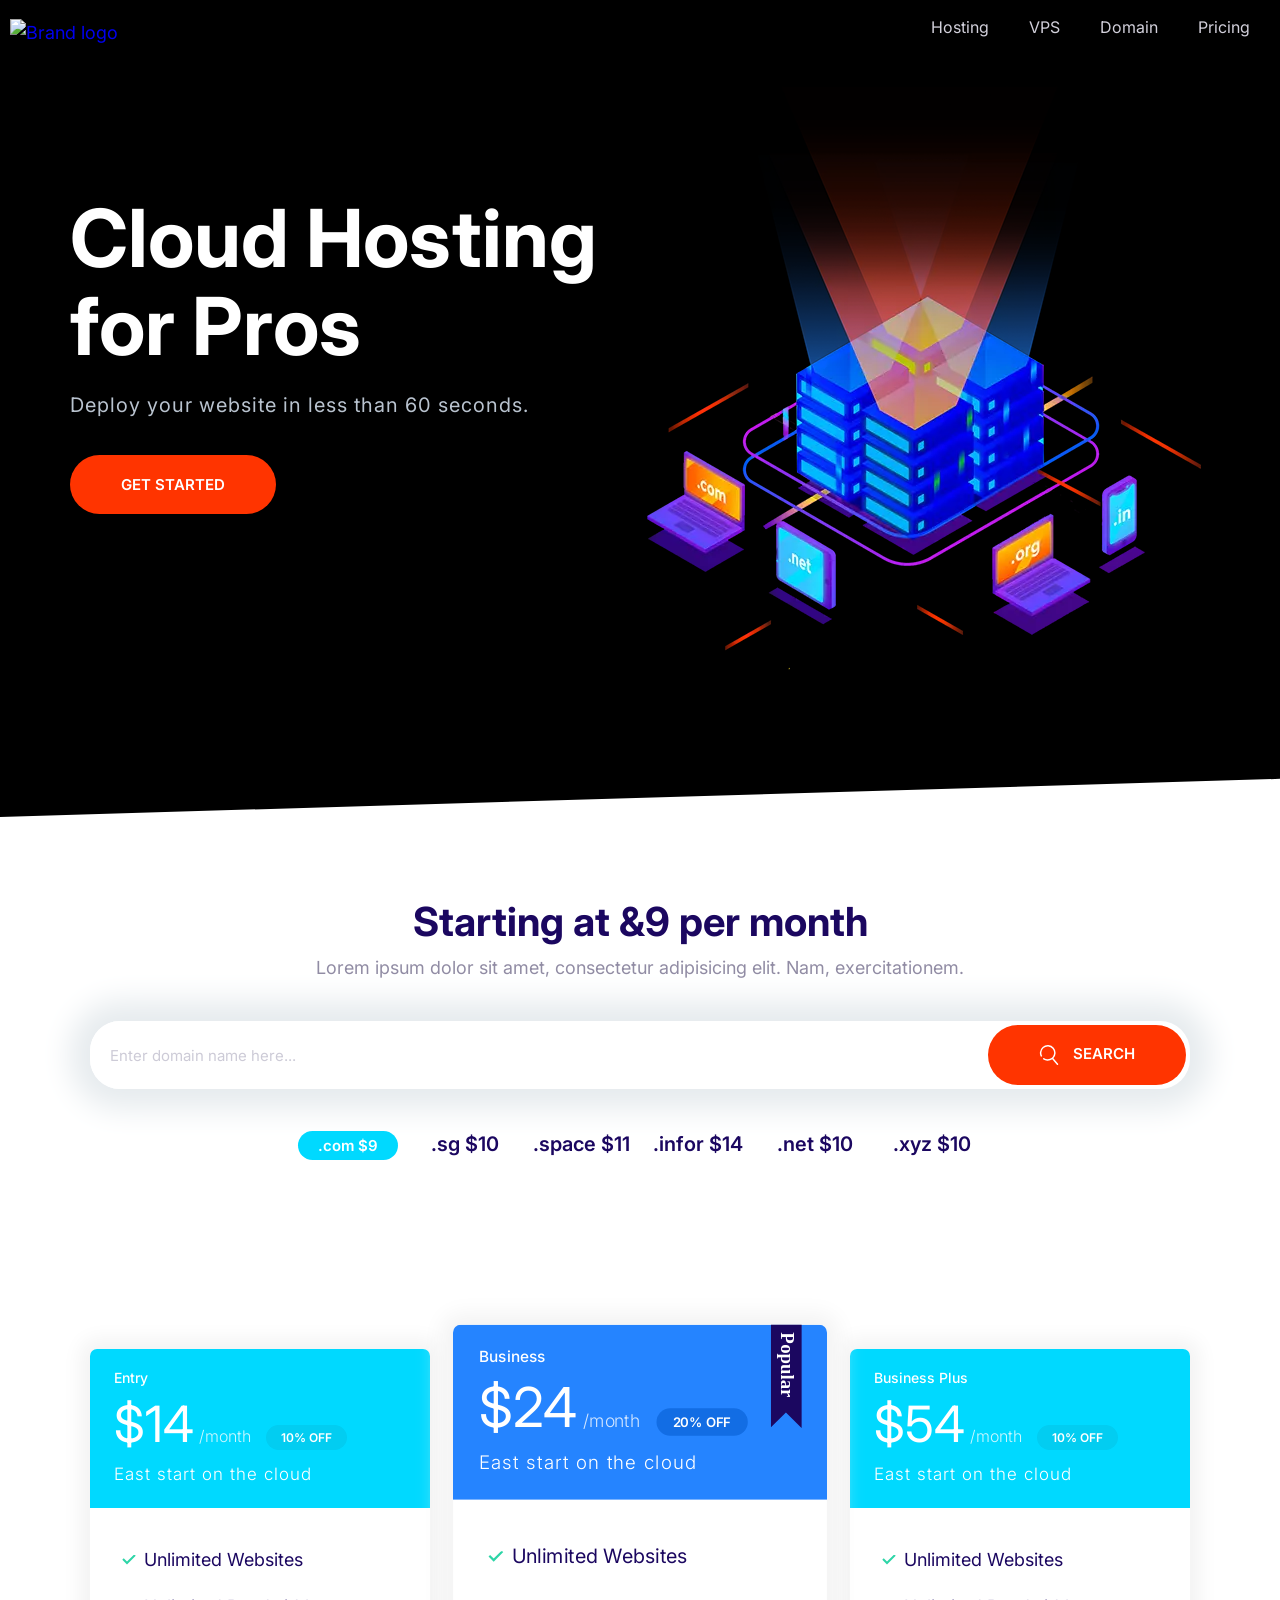
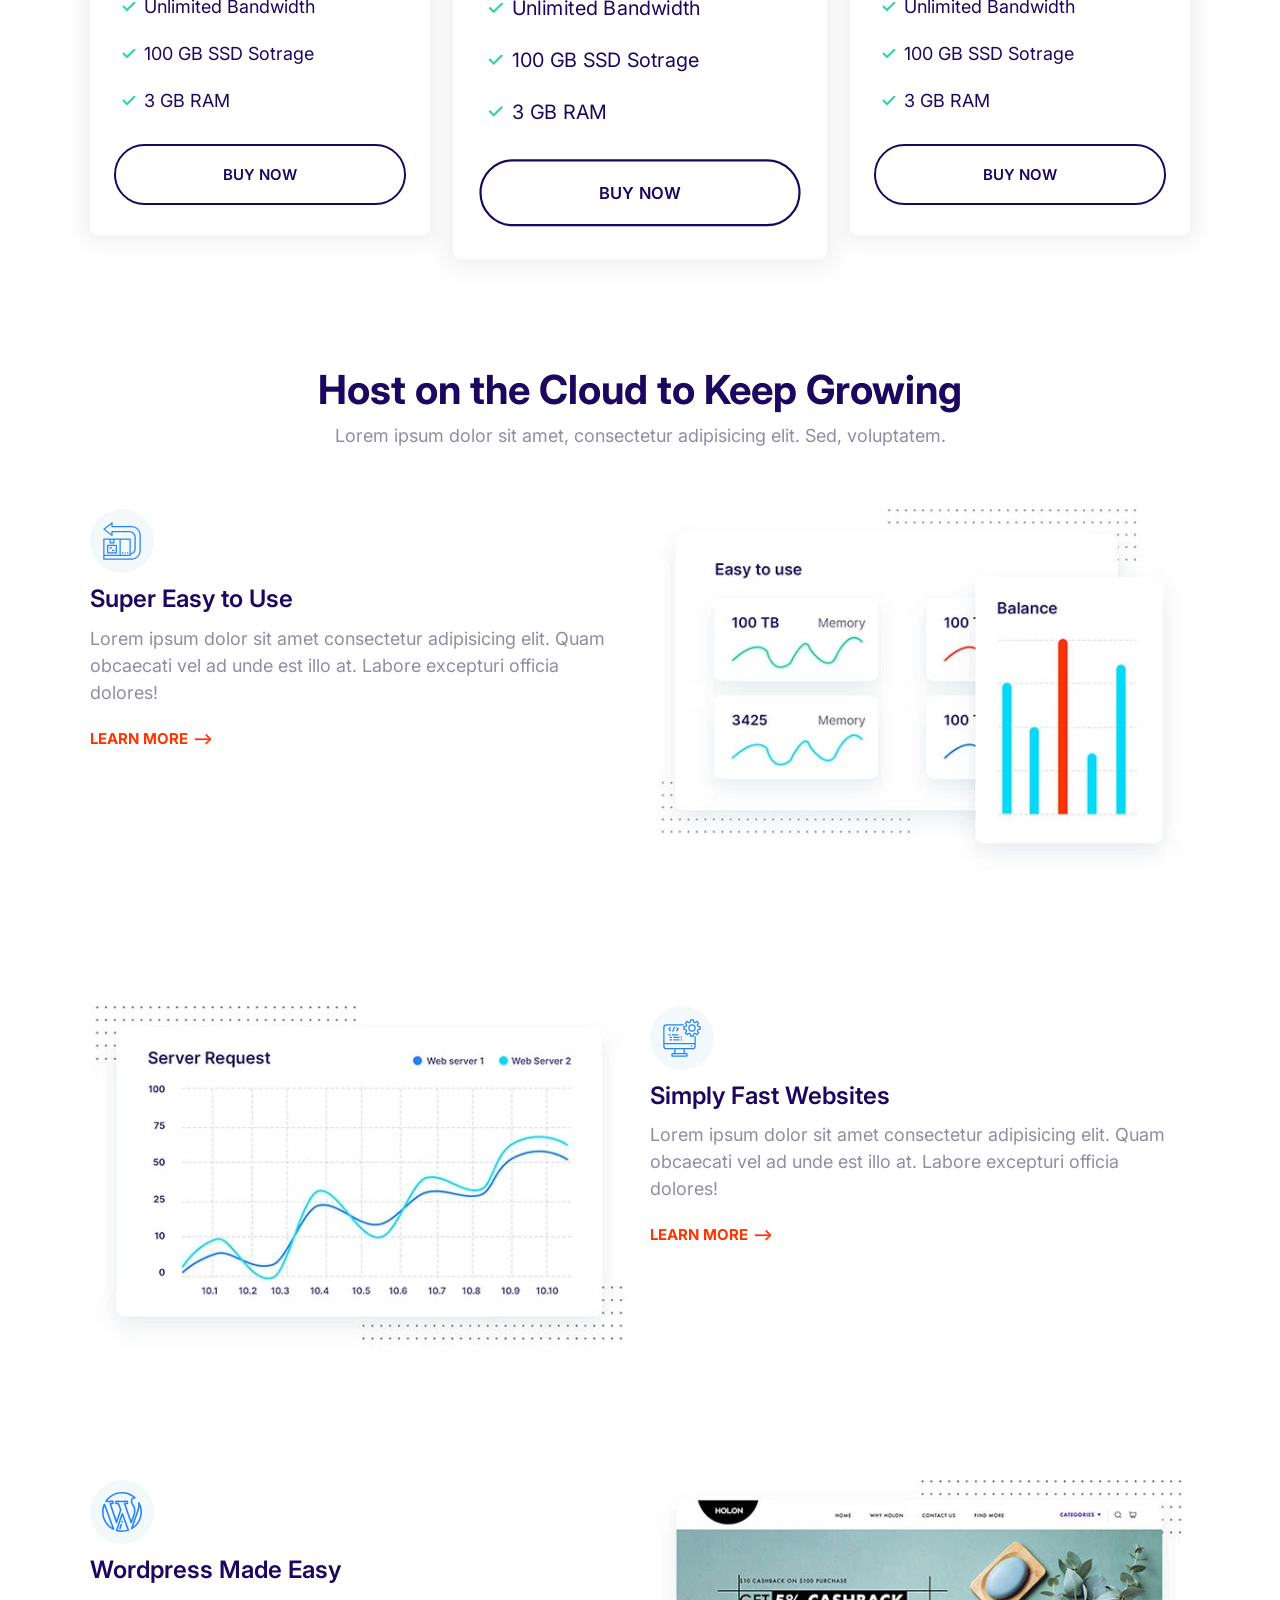
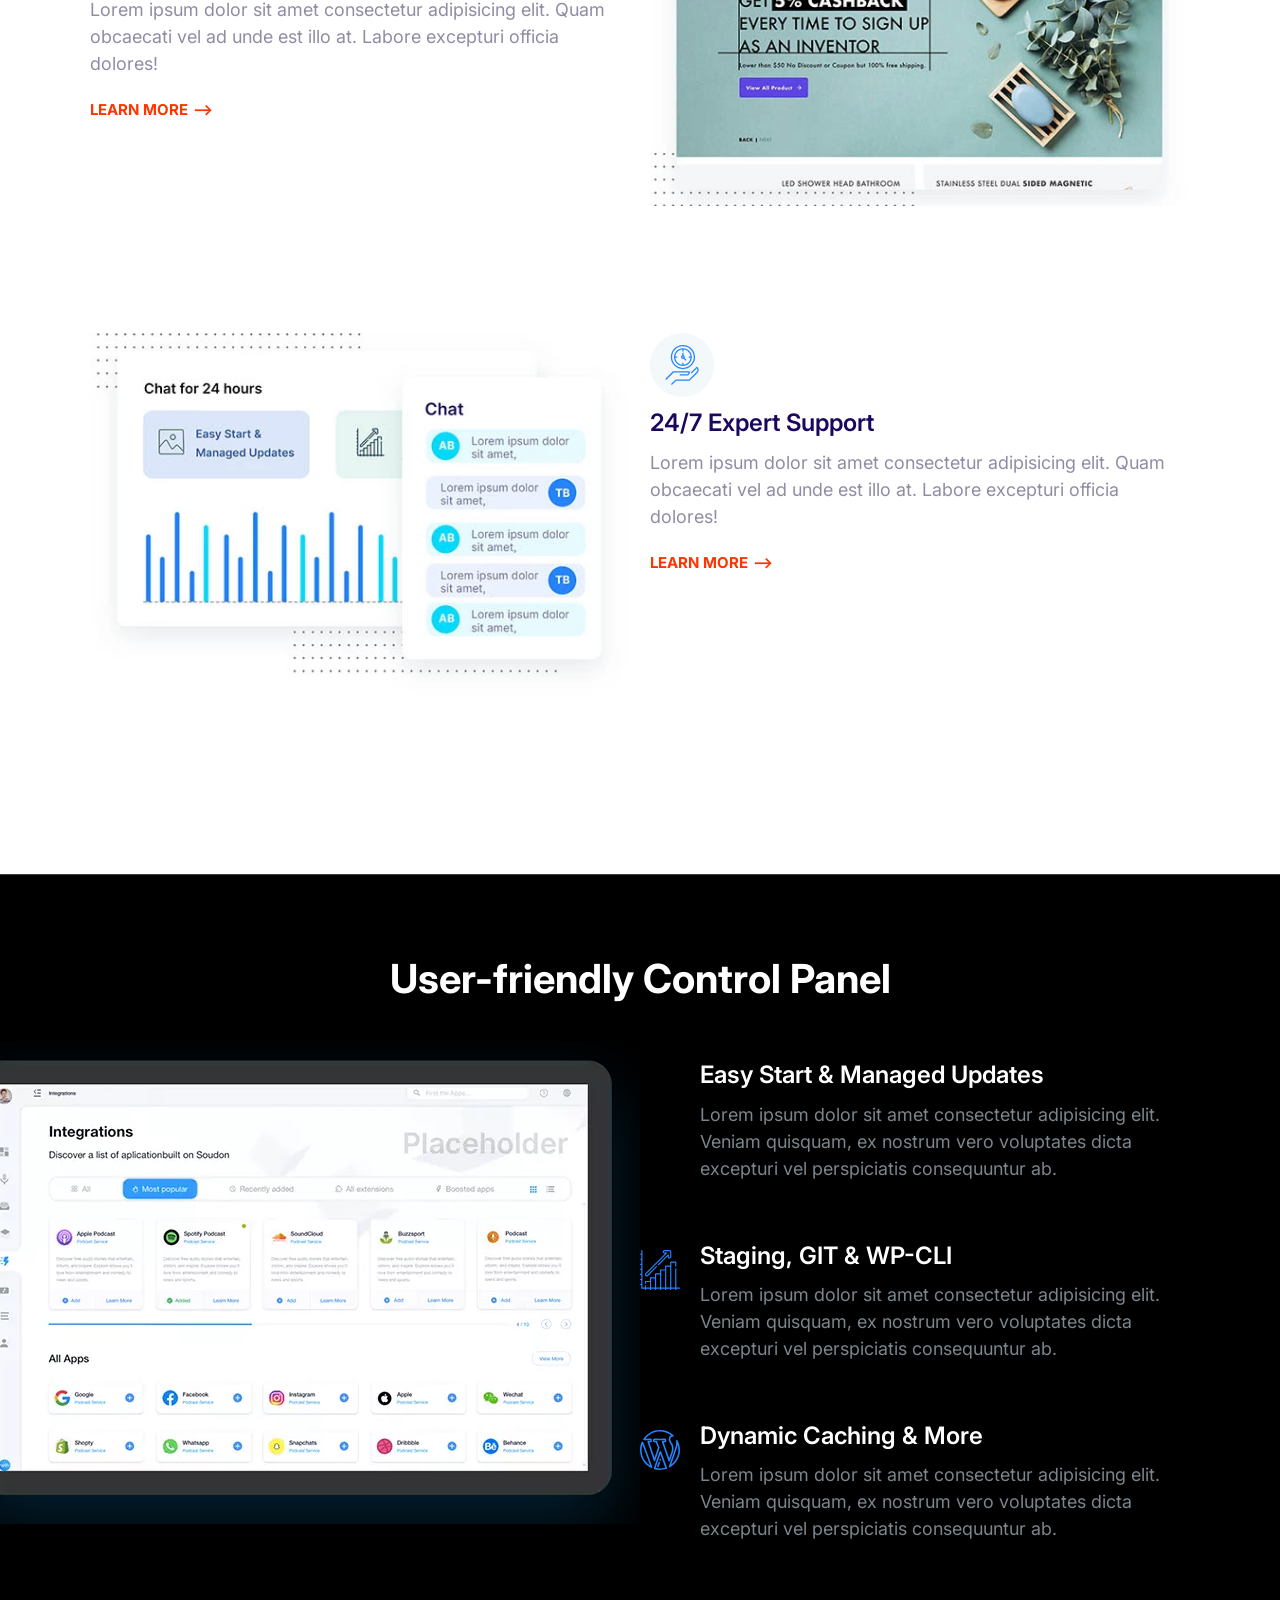
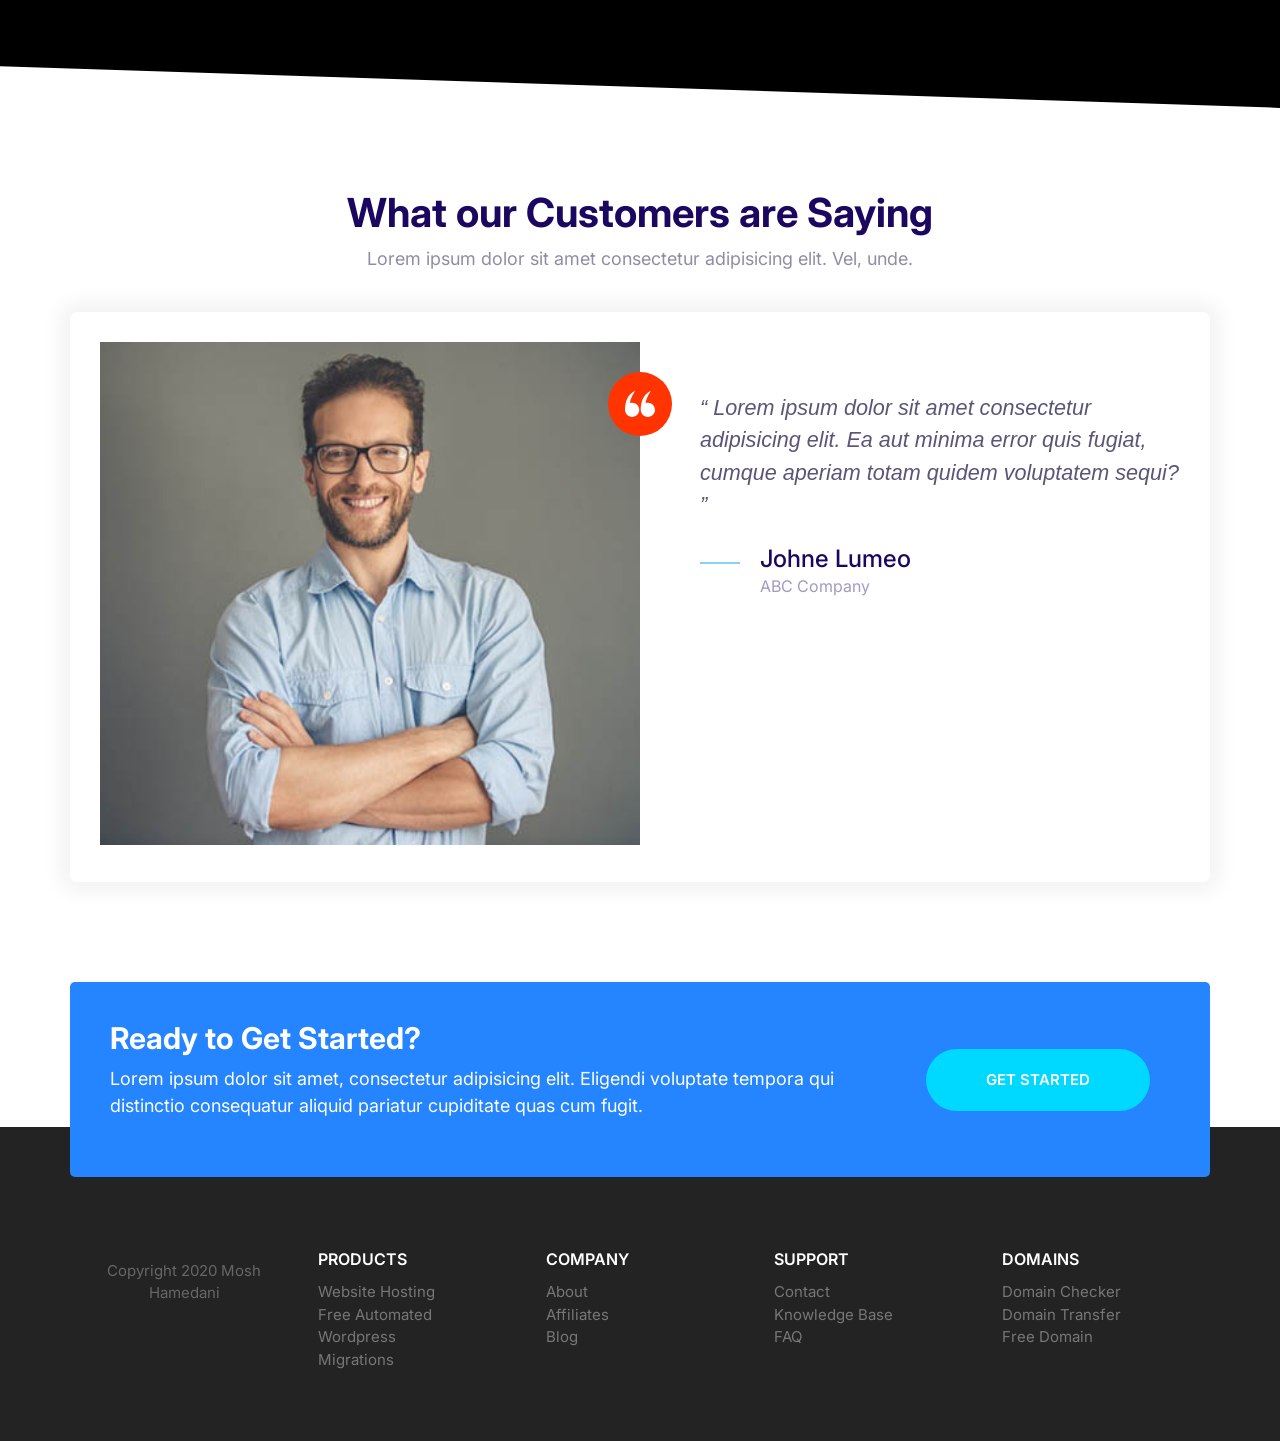
==== commit 6723ee3b: "Added Beautiful Animationsto the components" ====
--- a/index.html
+++ b/index.html
@@ -16,6 +16,7 @@
 
     <link rel="stylesheet" href="CSS/normalize.css" />
     <link rel="stylesheet" href="CSS/style.css" />
+    <link rel="stylesheet" href="https://unpkg.com/aos@next/dist/aos.css" />
   </head>
   <body>
     <!-- Navigation Bar -->
@@ -38,14 +39,14 @@
     <!-- Block Hero -->
     <section class="block block--dark block--skewed-left hero">
       <div class="container grid grid--1x2">
-        <header class="block__header hero__content">
+        <header class="block__header hero__content" data-aos="fade-right">
           <h1 class="block__heading">Cloud Hosting for Pros</h1>
           <p class="hero__tagline">
             Deploy your website in less than 60 seconds.
           </p>
           <a href="#" class="btn btn--accent btn--streched">Get Started</a>
         </header>
-        <picture>
+        <picture data-aos="zoom-in-up">
           <source
             type="image/webp"
             srcset="images/banner.webp 1x, images/banner@2x.webp 2x" />
@@ -59,7 +60,10 @@
     </section>
     <!-- Block Domain -->
     <section class="block container block-domain">
-      <header class="block__header">
+      <header
+        class="block__header"
+        data-aos="fade-up"
+        data-aos-anchor-placement="center-bottom">
         <h2>Starting at &9 per month</h2>
         <p>
           Lorem ipsum dolor sit amet, consectetur adipisicing elit. Nam,
@@ -90,7 +94,10 @@
     </section>
     <!-- Block Plans -->
     <section class="container block block-plans">
-      <div class="grid grid--1x3">
+      <div
+        class="grid grid--1x3"
+        data-aos="fade-up"
+        data-aos-anchor-placement="bottom-bottom">
         <div class="plan">
           <div class="card card--secondary">
             <header class="card__header">
@@ -166,7 +173,7 @@
         </p>
       </header>
       <article class="grid grid--1x2 feature">
-        <div class="feature__content">
+        <div class="feature__content" data-aos="fade-right">
           <span class="icon-container">
             <svg class="icon icon--primary">
               <use xlink:href="images/sprite.svg#easy"></use>
@@ -179,7 +186,7 @@
           </p>
           <a href="#" class="link-arrow">Learn More</a>
         </div>
-        <picture>
+        <picture data-aos="zoom-in-left">
           <source
             type="image/webp"
             srcset="images/easy.webp 1x, images/easy@2x.webp 2x" />
@@ -269,7 +276,7 @@
         <h2>User-friendly Control Panel</h2>
       </header>
       <div class="container grid grid--1x2">
-        <picture class="block-showcase__image">
+        <picture class="block-showcase__image" data-aos="fade-right">
           <source
             type="image/webp"
             srcset="images/ipad.webp 1x, images/ipad@2x.webp 2x" />
@@ -278,7 +285,7 @@
             srcset="images/ipad.png 1x, images/ipad@2x.png 2x" />
           <img src="images/ipad.png" alt="" />
         </picture>
-        <ul class="list">
+        <ul class="list" data-aos="fade-up">
           <li>
             <div class="media">
               <div class="media__image">
@@ -335,7 +342,7 @@
     </section>
 
     <!-- Block Testimonials -->
-    <section class="block">
+    <section class="block" data-aos="zoom-in">
       <header class="block__header">
         <h2>What our Customers are Saying</h2>
         <p>
@@ -382,7 +389,7 @@
       </div>
     </section>
 
-    <!-- Callout -->
+    <!-- Block Callout -->
     <div class="container">
       <div class="callout callout--primary callout-signup">
         <div class="grid grid--1x2">
@@ -475,5 +482,9 @@
     </footer>
 
     <script src="js/main.js"></script>
+    <script src="https://unpkg.com/aos@next/dist/aos.js"></script>
+    <script>
+      AOS.init();
+    </script>
   </body>
 </html>
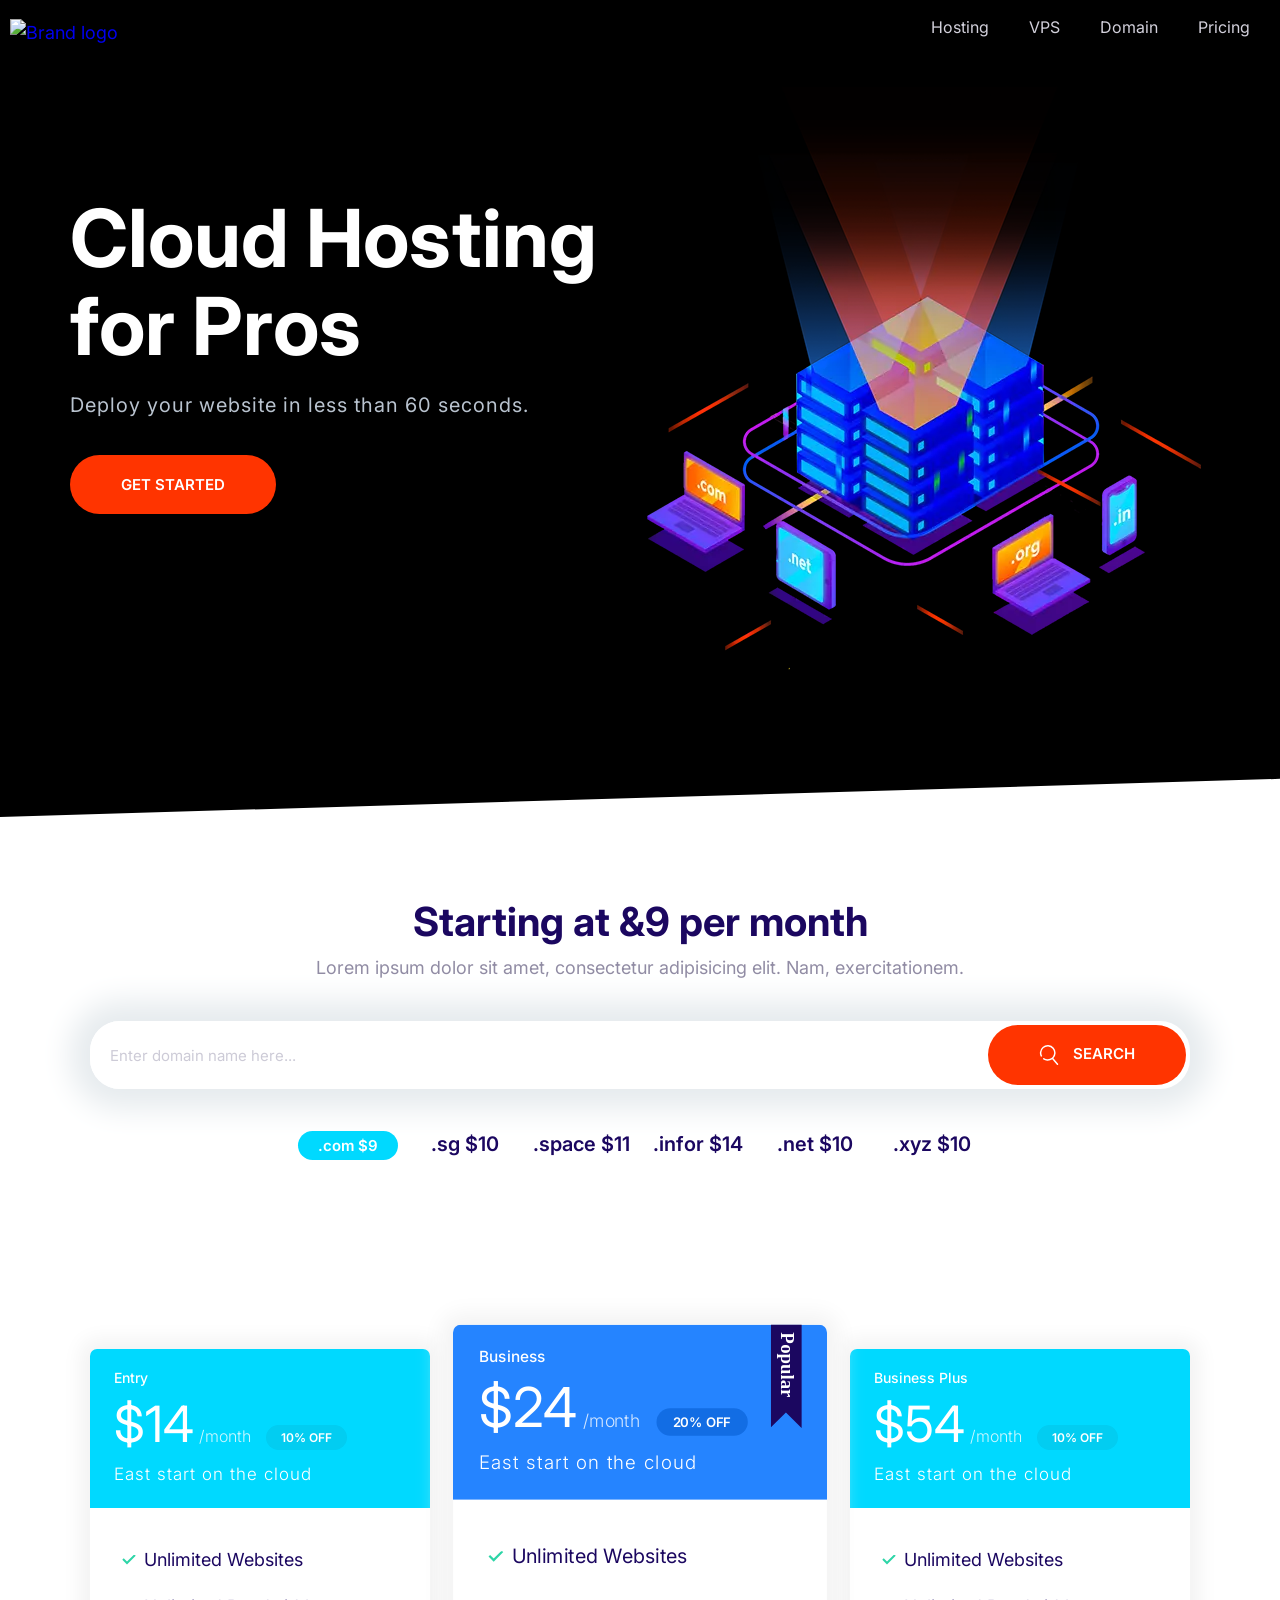
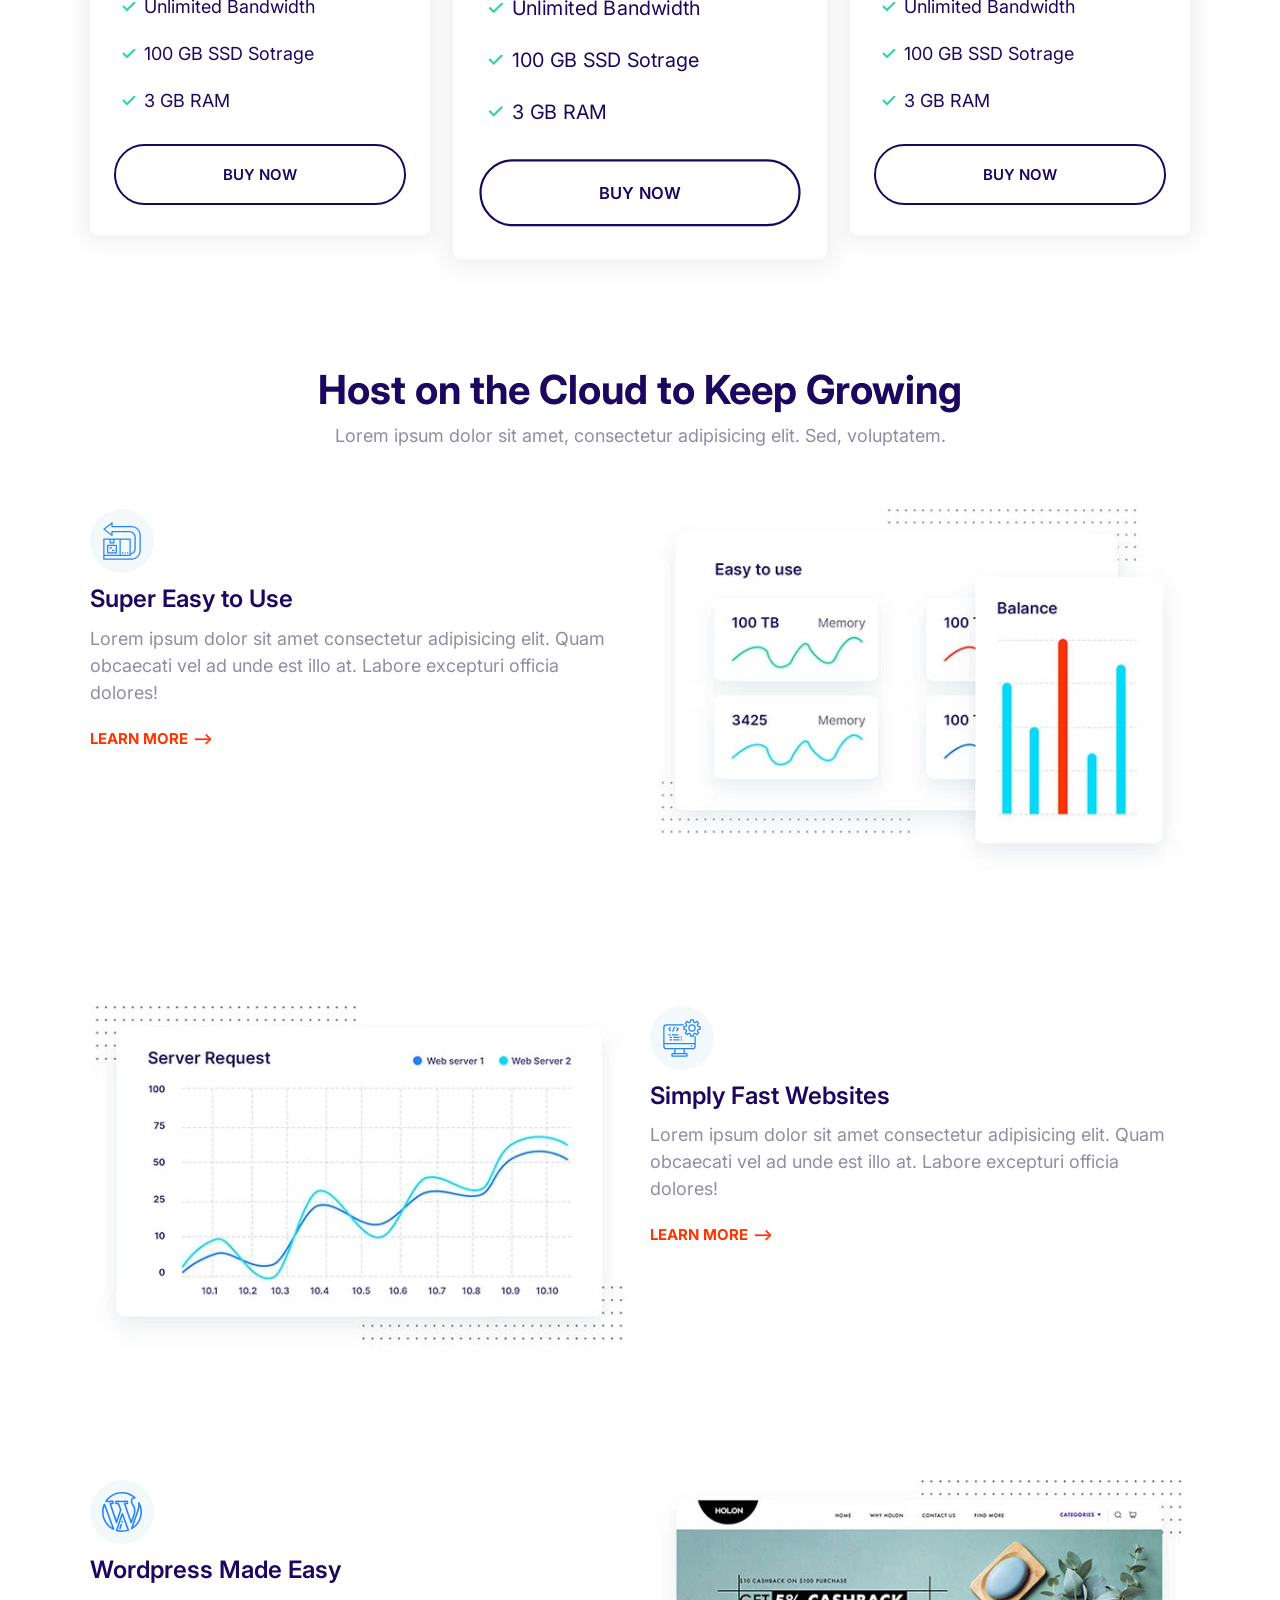
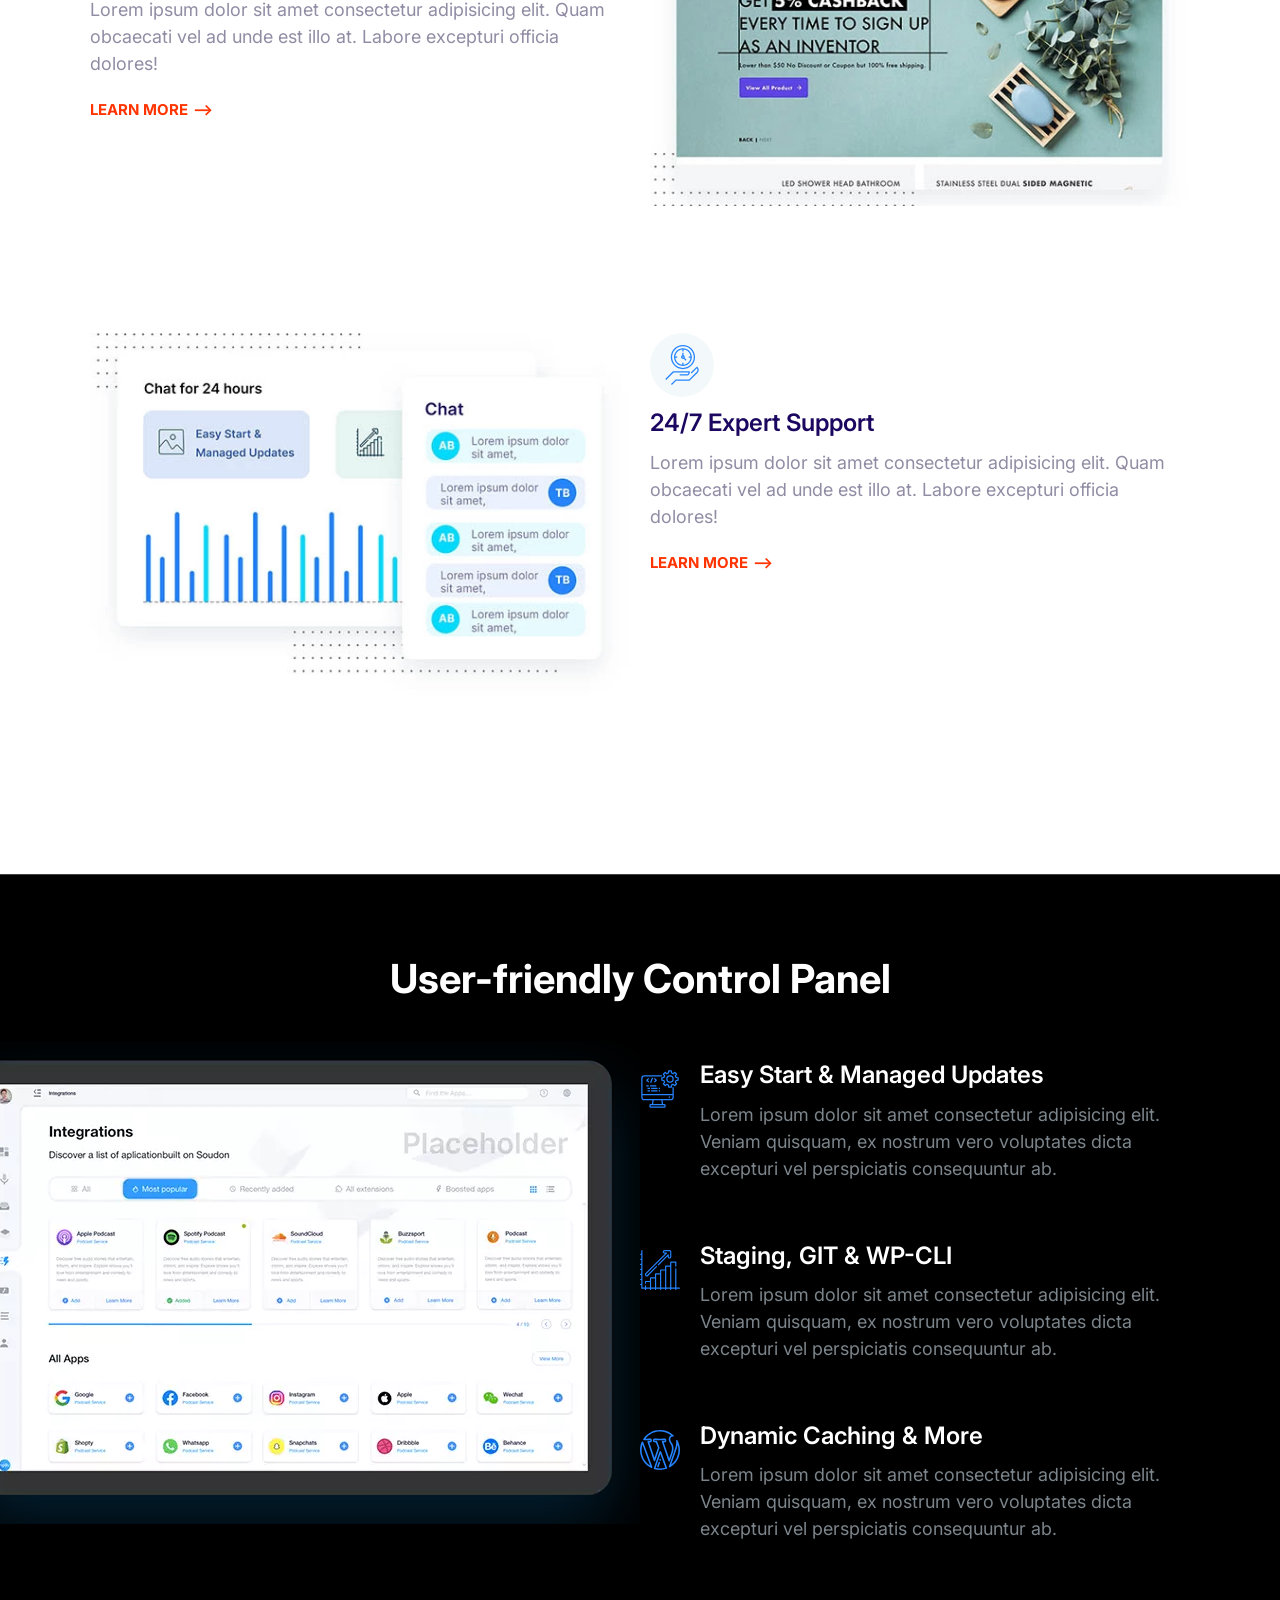
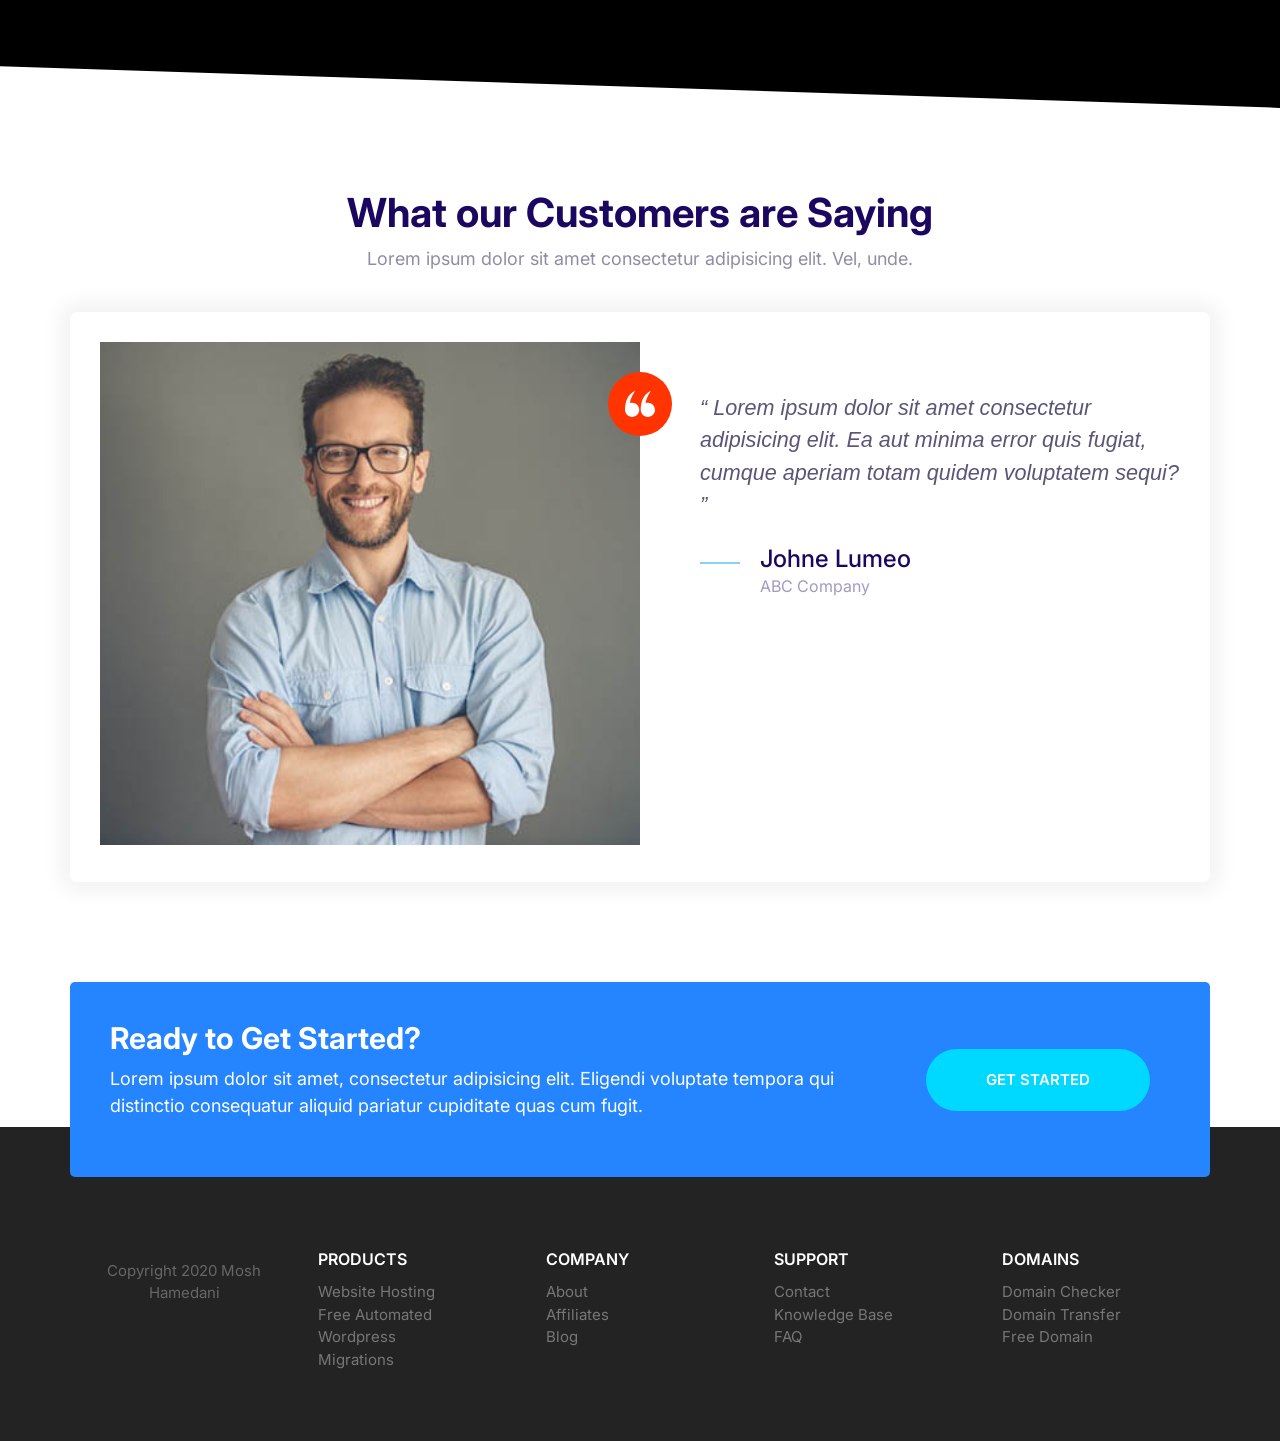
==== commit 977ae6c3: "Deployed Saqify" ====
--- a/index.html
+++ b/index.html
@@ -1,7 +1,15 @@
 <!DOCTYPE html>
 <html lang="en">
   <head>
-    <title>Saqify</title>
+    <meta
+      name="description"
+      content="Deploy Your websites in just 60 Seconds." />
+    <meta property="og:title" content="Saqify... " />
+    <meta property="og:description" content="Complete description... " />
+    <meta property="og:type" content="website" />
+    <meta property="og:image" content="http://" />
+    <meta property="og:url" content="http://moshified.com" />
+    <title>Saqify - Go Online for Just $9</title>
 
     <!-- Fonts -->
     <link rel="preconnect" href="https://fonts.googleapis.com" />
@@ -193,7 +201,7 @@
           <source
             type="image/jpg"
             srcset="images/easy.jpg 1x, images/easy@2x.jpg 2x" />
-          <img class="feature__image" src="images/easy@2x.jpg" alt="" />
+          <img class="feature__image" src="images/easy@2x.jpg" alt="pic for " />
         </picture>
       </article>
       <article class="grid grid--1x2 feature">
@@ -290,7 +298,7 @@
             <div class="media">
               <div class="media__image">
                 <svg class="icon icon--primary">
-                  <use xlink:href="images/sprite.svg#snap"></use>
+                  <use xlink:href="images/sprite.svg#computer"></use>
                 </svg>
               </div>
               <div class="media__body">
@@ -410,13 +418,13 @@
     <footer class="block block--dark footer">
       <div class="container grid footer__sections">
         <section class="collapsible collapsible--expanded footer__section">
-          <header class="collapsible__header">
+          <div class="collapsible__header">
             <h2 class="collapsible__heading footer__heading">Products</h2>
             <img
               class="icon icon--white collapsible__chevron"
               src="images/chevron.svg"
               alt="svg image of chevron" />
-          </header>
+          </div>
           <div class="collapsible__content">
             <ul class="list">
               <li><a href="#">Website Hosting</a></li>
@@ -426,13 +434,13 @@
           </div>
         </section>
         <section class="collapsible footer__section">
-          <header class="collapsible__header">
+          <div class="collapsible__header">
             <h2 class="collapsible__heading footer__heading">Company</h2>
             <img
               class="icon icon--white collapsible__chevron"
               src="images/chevron.svg"
               alt="svg image of chevron" />
-          </header>
+          </div>
           <div class="collapsible__content">
             <ul class="list">
               <li><a href="#">About</a></li>
@@ -442,13 +450,13 @@
           </div>
         </section>
         <section class="collapsible footer__section">
-          <header class="collapsible__header">
+          <div class="collapsible__header">
             <h2 class="collapsible__heading footer__heading">Support</h2>
             <img
               class="icon icon--white collapsible__chevron"
               src="images/chevron.svg"
               alt="svg image of chevron" />
-          </header>
+          </div>
           <div class="collapsible__content">
             <ul class="list">
               <li><a href="#">Contact</a></li>
@@ -458,13 +466,13 @@
           </div>
         </section>
         <section class="collapsible footer__section">
-          <header class="collapsible__header">
+          <div class="collapsible__header">
             <h2 class="collapsible__heading footer__heading">Domains</h2>
             <img
               class="icon icon--white collapsible__chevron"
               src="images/chevron.svg"
               alt="svg image of chevron" />
-          </header>
+          </div>
           <div class="collapsible__content">
             <ul class="list">
               <li><a href="#">Domain Checker</a></li>
@@ -474,10 +482,10 @@
           </div>
         </section>
 
-        <section class="footer__brand">
+        <div class="footer__brand">
           <img src="images/logo.svg" alt="" />
           <p class="footer__copyright">Copyright 2020 Mosh Hamedani</p>
-        </section>
+        </div>
       </div>
     </footer>
 
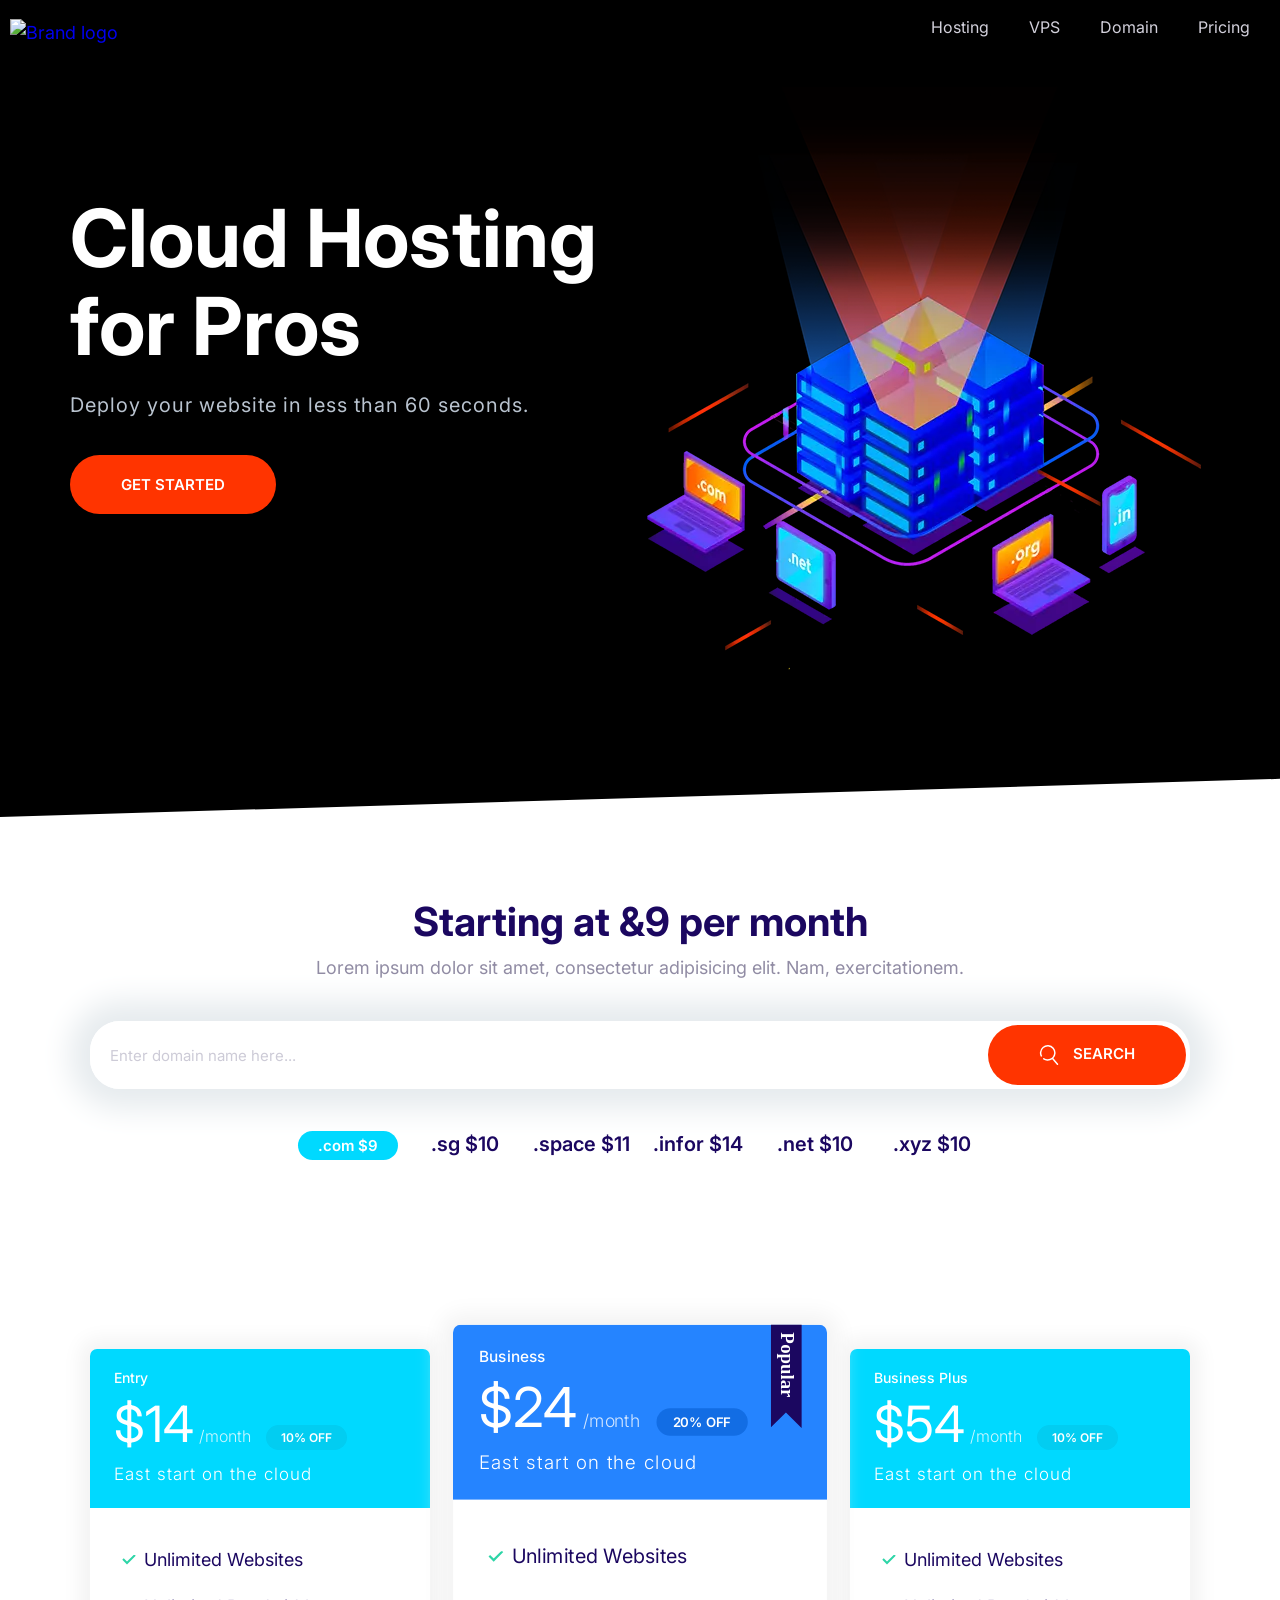
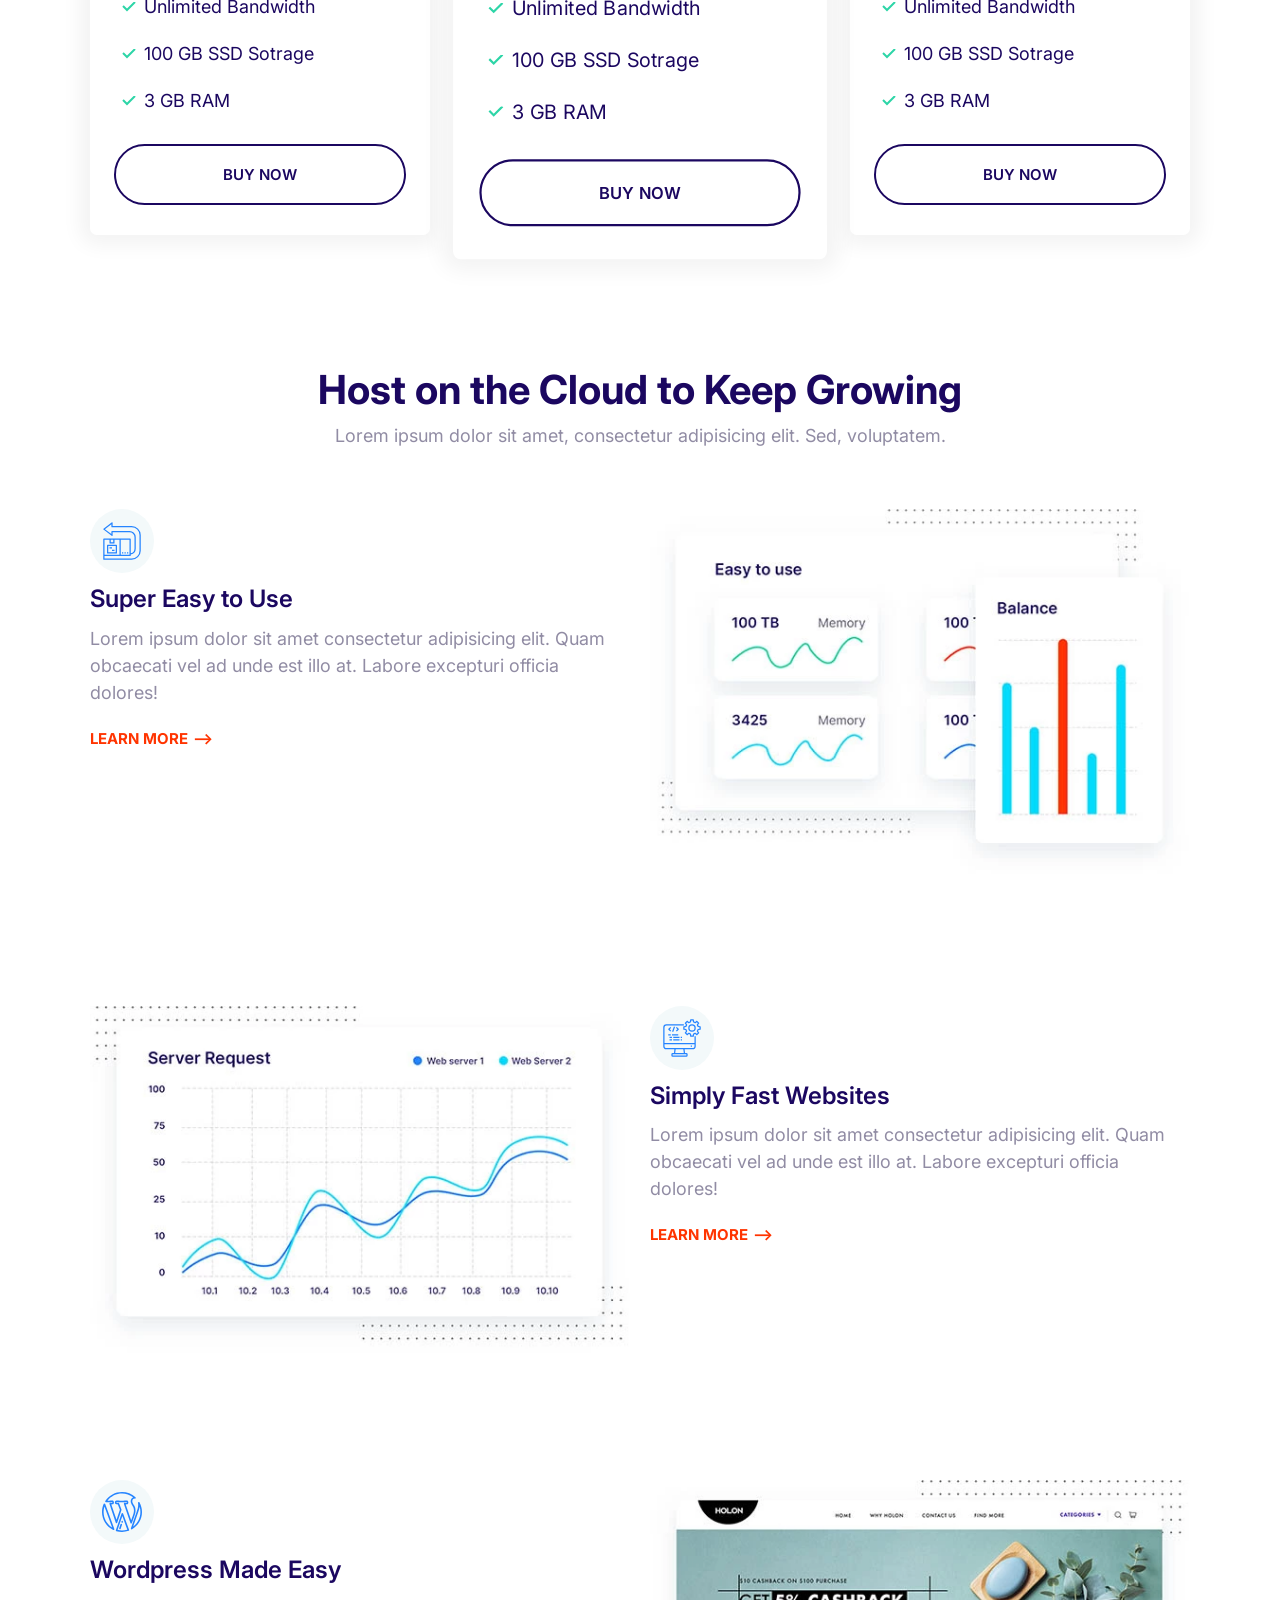
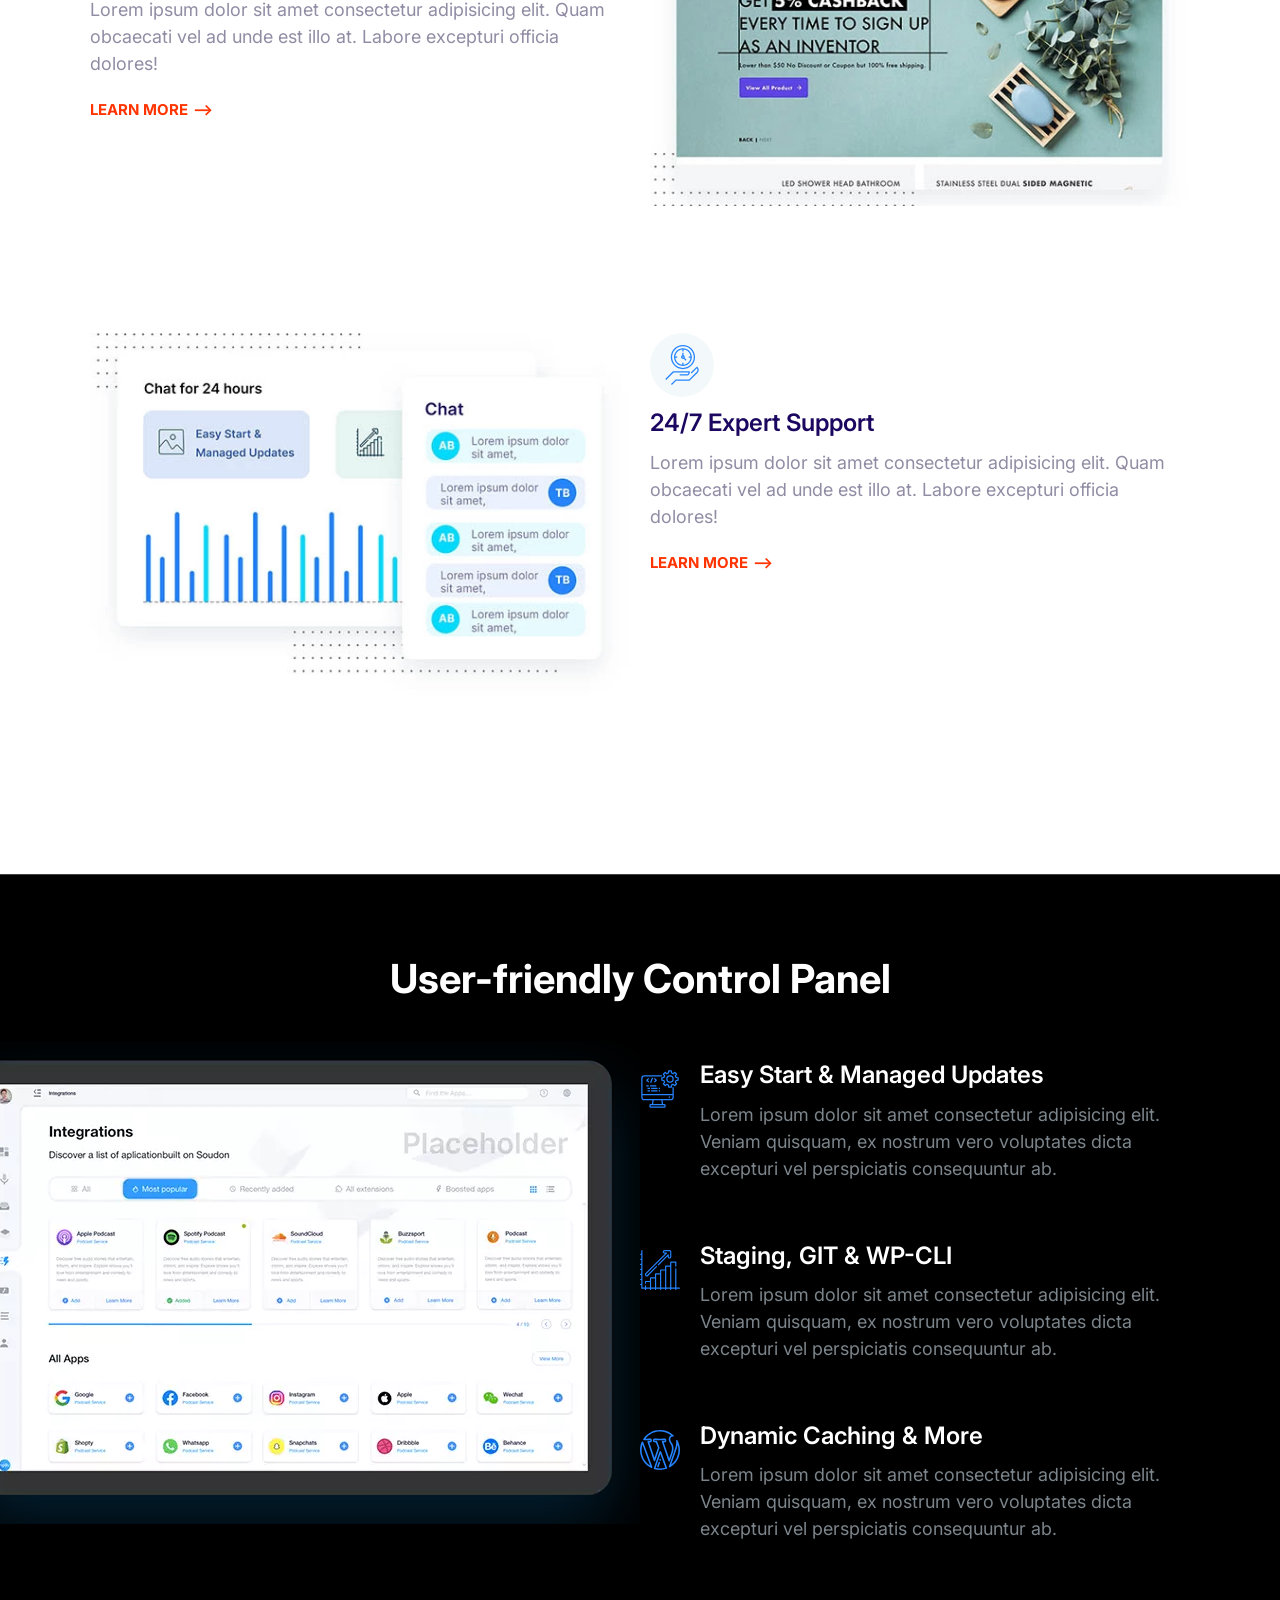
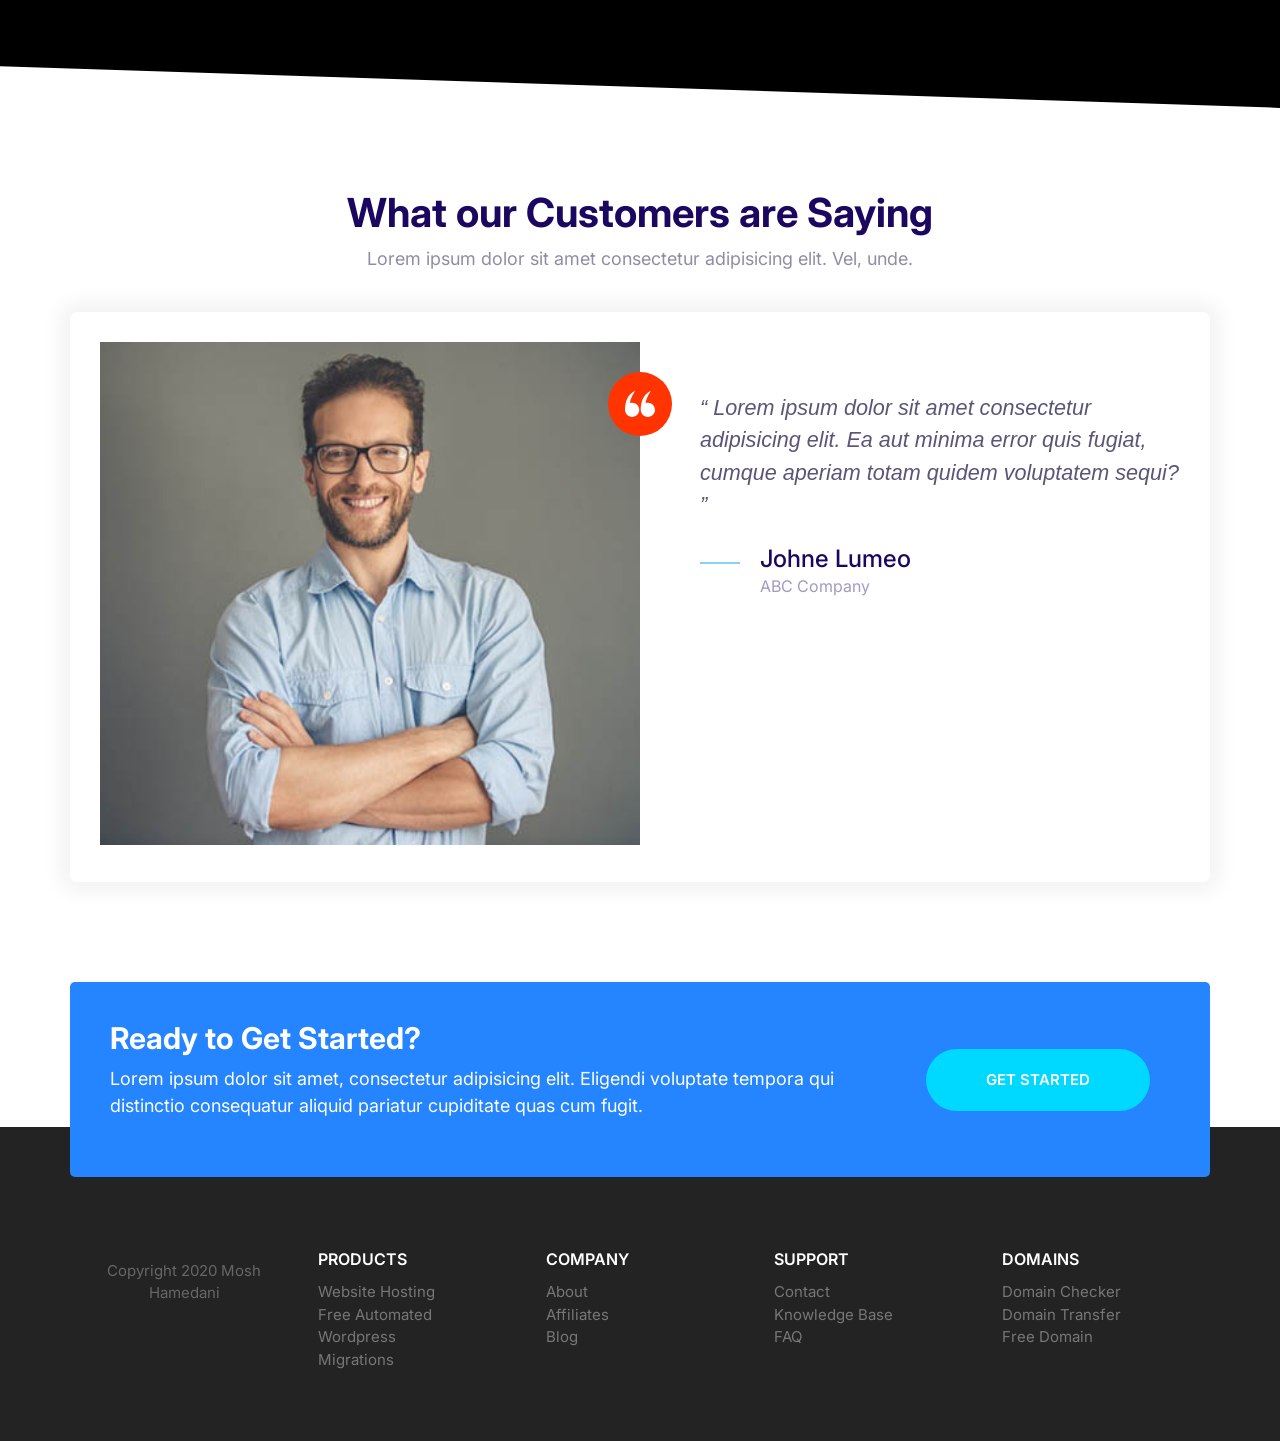
==== commit 8d987598: "Corrected responsive" ====
--- a/index.html
+++ b/index.html
@@ -1,6 +1,9 @@
 <!DOCTYPE html>
 <html lang="en">
   <head>
+    <meta charset="UTF-8" />
+    <meta http-equiv="X-UA-Compatible" content="IE=edge" />
+    <meta name="viewport" content="width=device-width, initial-scale=1.0" />
     <meta
       name="description"
       content="Deploy Your websites in just 60 Seconds." />
@@ -102,12 +105,9 @@
     </section>
     <!-- Block Plans -->
     <section class="container block block-plans">
-      <div
-        class="grid grid--1x3"
-        data-aos="fade-up"
-        data-aos-anchor-placement="bottom-bottom">
+      <div class="grid grid--1x3" data-aos-anchor-placement="bottom-bottom">
         <div class="plan">
-          <div class="card card--secondary">
+          <div class="card card--secondary" data-aos="fade-up">
             <header class="card__header">
               <h3 class="plan__name">Entry</h3>
               <span class="plan__price">$14</span>
--- a/CSS/style.css
+++ b/CSS/style.css
@@ -62,7 +62,7 @@
   margin-top: 0;
 }
 
-@media screen and (min-width: 1024px) {
+@media only screen and (min-width: 1024px) {
   body {
     font-size: 1.8rem;
   }
@@ -102,7 +102,7 @@
   margin-left: 10px;
 }
 
-@media screen and (min-width: 1024px) {
+@media only screen and (min-width: 1024px) {
   .link-arrow {
     font-size: 1.5rem;
   }
@@ -133,7 +133,7 @@
   padding: 0.5rem 1.5rem;
 }
 
-@media screen and (min-width: 1024px) {
+@media only screen and (min-width: 1024px) {
   .badge {
     font-size: 1.5rem;
   }
@@ -165,7 +165,7 @@
   margin-bottom: 1rem;
 }
 
-@media screen and (min-width: 1024px) {
+@media only screen and (min-width: 1024px) {
   .list--tick .list__item {
     padding-left: 0;
   }
@@ -274,7 +274,7 @@
   display: inline-block;
 }
 
-@media screen and (min-width: 1024px) {
+@media only screen and (min-width: 1024px) {
   .btn {
     font-size: 1.5rem;
   }
@@ -310,7 +310,7 @@
   margin: 4px;
 }
 
-@media screen and (min-width: 1024px) {
+@media only screen and (min-width: 1024px) {
   .input {
     font-size: 1.5rem;
   }
@@ -401,7 +401,7 @@
   transform: scale(1.15);
 }
 
-@media screen and (min-width: 1024px) {
+@media only screen and (min-width: 1024px) {
   .plan--popular {
     transform: scale(1.1);
   }
@@ -475,7 +475,7 @@
   bottom: 10px;
 }
 
-@media screen and (min-width: 1024px) {
+@media only screen and (min-width: 1024px) {
   .quote {
     font-size: 2rem;
   }
@@ -494,13 +494,13 @@
   display: grid;
 }
 
-@media screen and (min-width: 768px) {
+@media only screen and (min-width: 768px) {
   .grid--1x2 {
     grid-template-columns: repeat(2, 1fr);
   }
 }
 
-@media screen and (min-width: 1024px) {
+@media only screen and (min-width: 1024px) {
   .grid--1x3 {
     grid-template-columns: repeat(3, 1fr);
   }
@@ -527,7 +527,7 @@
   right: -32px;
 }
 
-@media screen and (min-width: 768px) {
+@media only screen and (min-width: 768px) {
   .testimonial__image {
     margin: 0;
   }
@@ -565,7 +565,7 @@
   text-align: center;
 }
 
-@media screen and (min-width: 768px) {
+@media only screen and (min-width: 768px) {
   .callout .grid--1x2 {
     grid-template-columns: 1fr auto;
   }
@@ -650,6 +650,7 @@
 .container {
   max-width: 1140px;
   margin: 0 auto;
+  min-width: 320px;
 }
 
 /* Navigation Bar */
@@ -702,7 +703,7 @@
   width: 150px;
 }
 
-@media screen and (min-width: 768px) {
+@media only screen and (min-width: 768px) {
   .nav__toggler {
     display: none;
   }
@@ -729,14 +730,14 @@
   margin: 2rem 0 5rem;
 }
 
-@media screen and (min-width: 768px) {
+@media only screen and (min-width: 768px) {
   .hero__content {
     text-align: left;
     align-self: center;
   }
 }
 
-@media screen and (min-width: 1024px) {
+@media only screen and (min-width: 1024px) {
   .hero {
     padding-top: 0;
   }
@@ -762,7 +763,7 @@
   max-width: 700px;
 }
 
-@media screen and (min-width: 768px) {
+@media only screen and (min-width: 768px) {
   .block-domain__prices {
     grid-template-columns: repeat(auto-fit, minmax(10rem, 1fr));
   }
@@ -791,14 +792,14 @@
   margin: 1rem 0;
 }
 
-@media screen and (min-width: 768px) {
+@media only screen and (min-width: 768px) {
   .feature:nth-of-type(even) .feature__content {
     order: 2;
   }
 }
 
 /* Showcase Block */
-@media screen and (min-width: 768px) {
+@media only screen and (min-width: 768px) {
   .block-showcase .grid {
     grid-template-columns: 50% 50%;
   }
@@ -858,7 +859,7 @@
   opacity: 0.3;
 }
 
-@media screen and (min-width: 768px) {
+@media only screen and (min-width: 768px) {
   .footer {
     font-size: 1.5rem;
   }
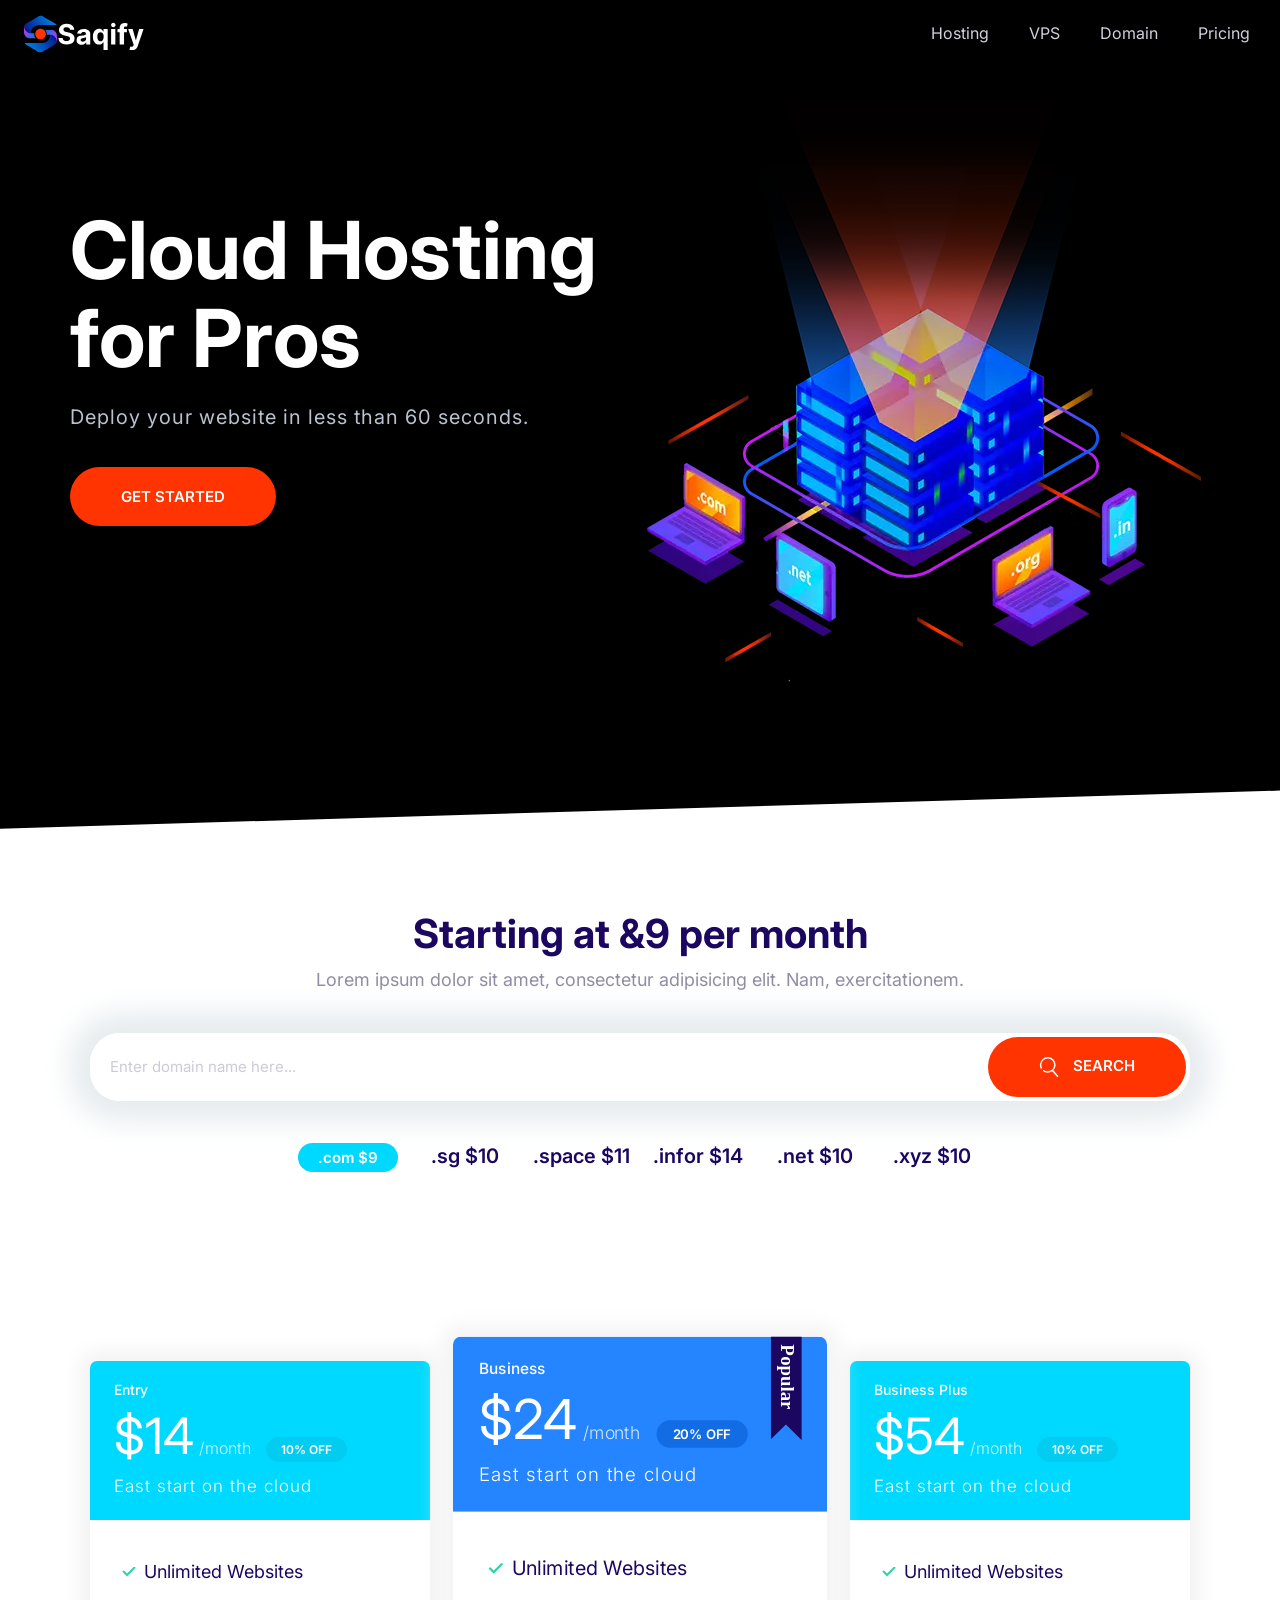
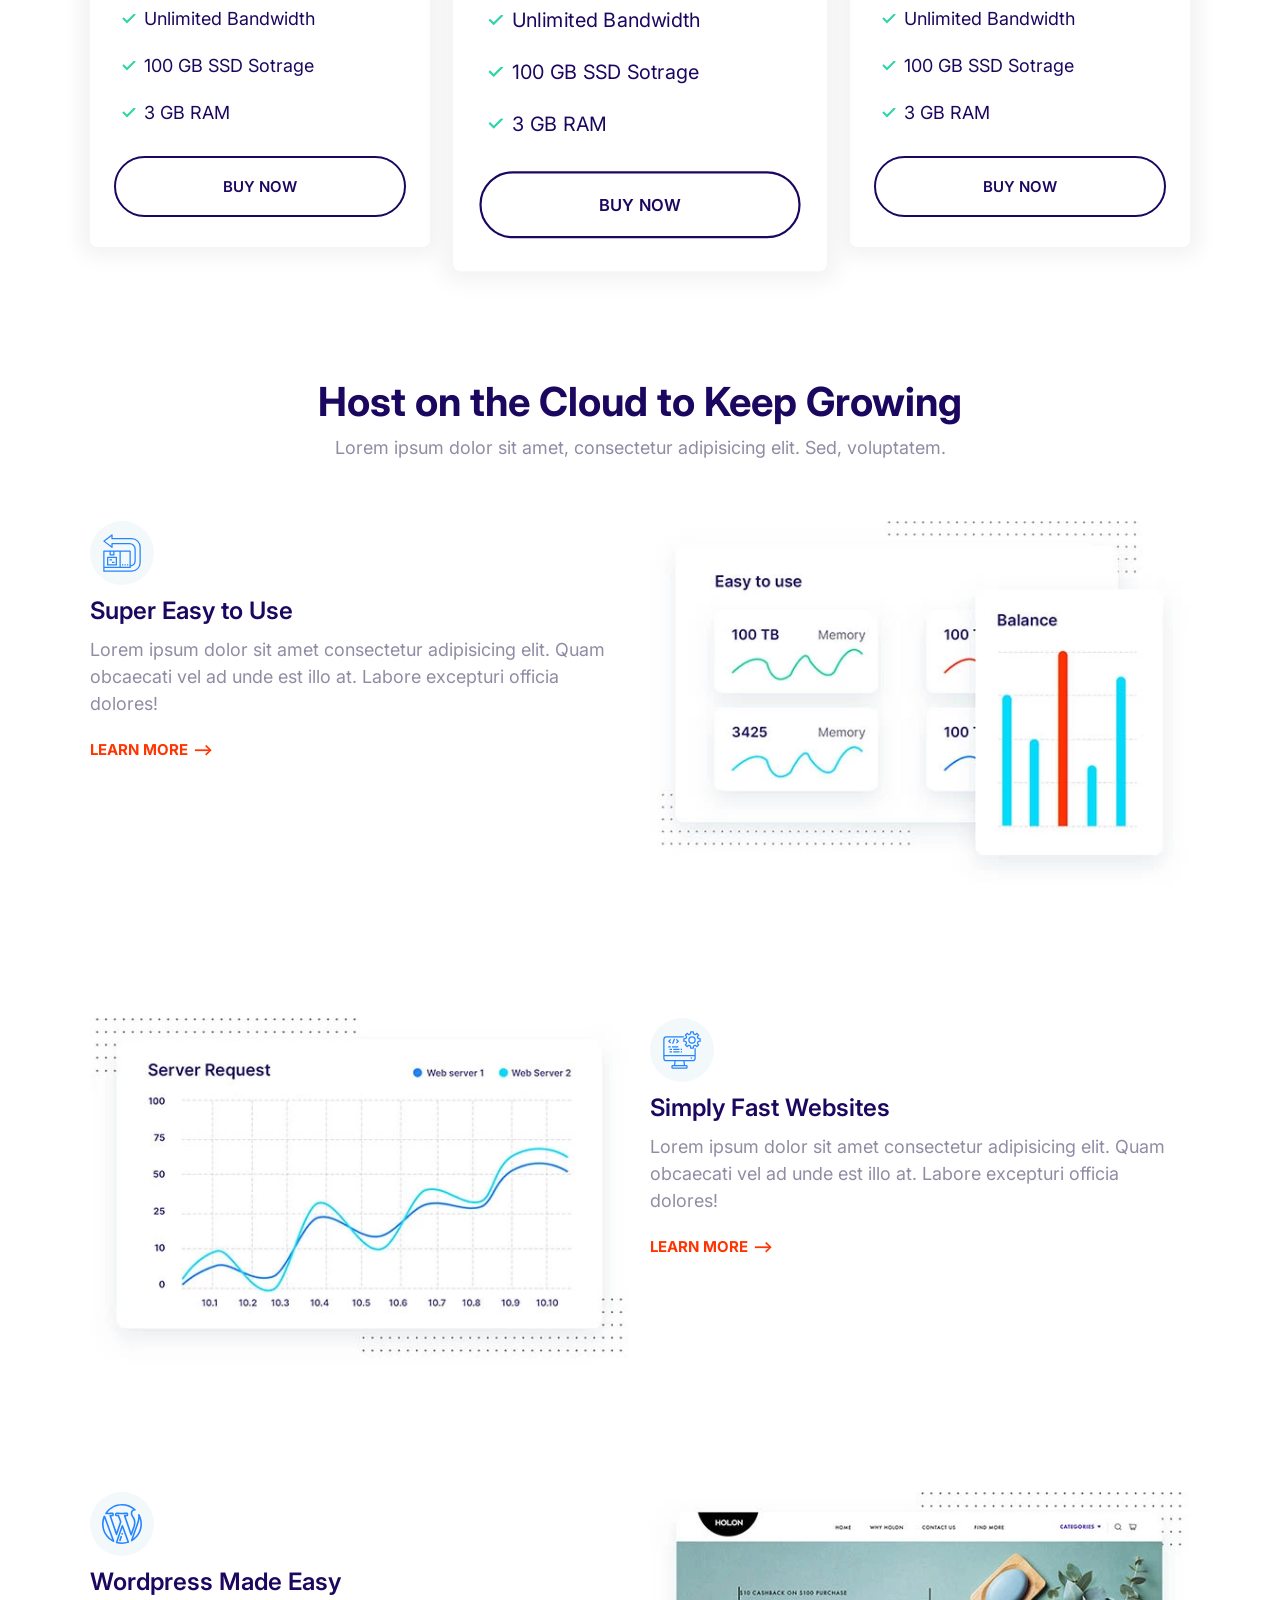
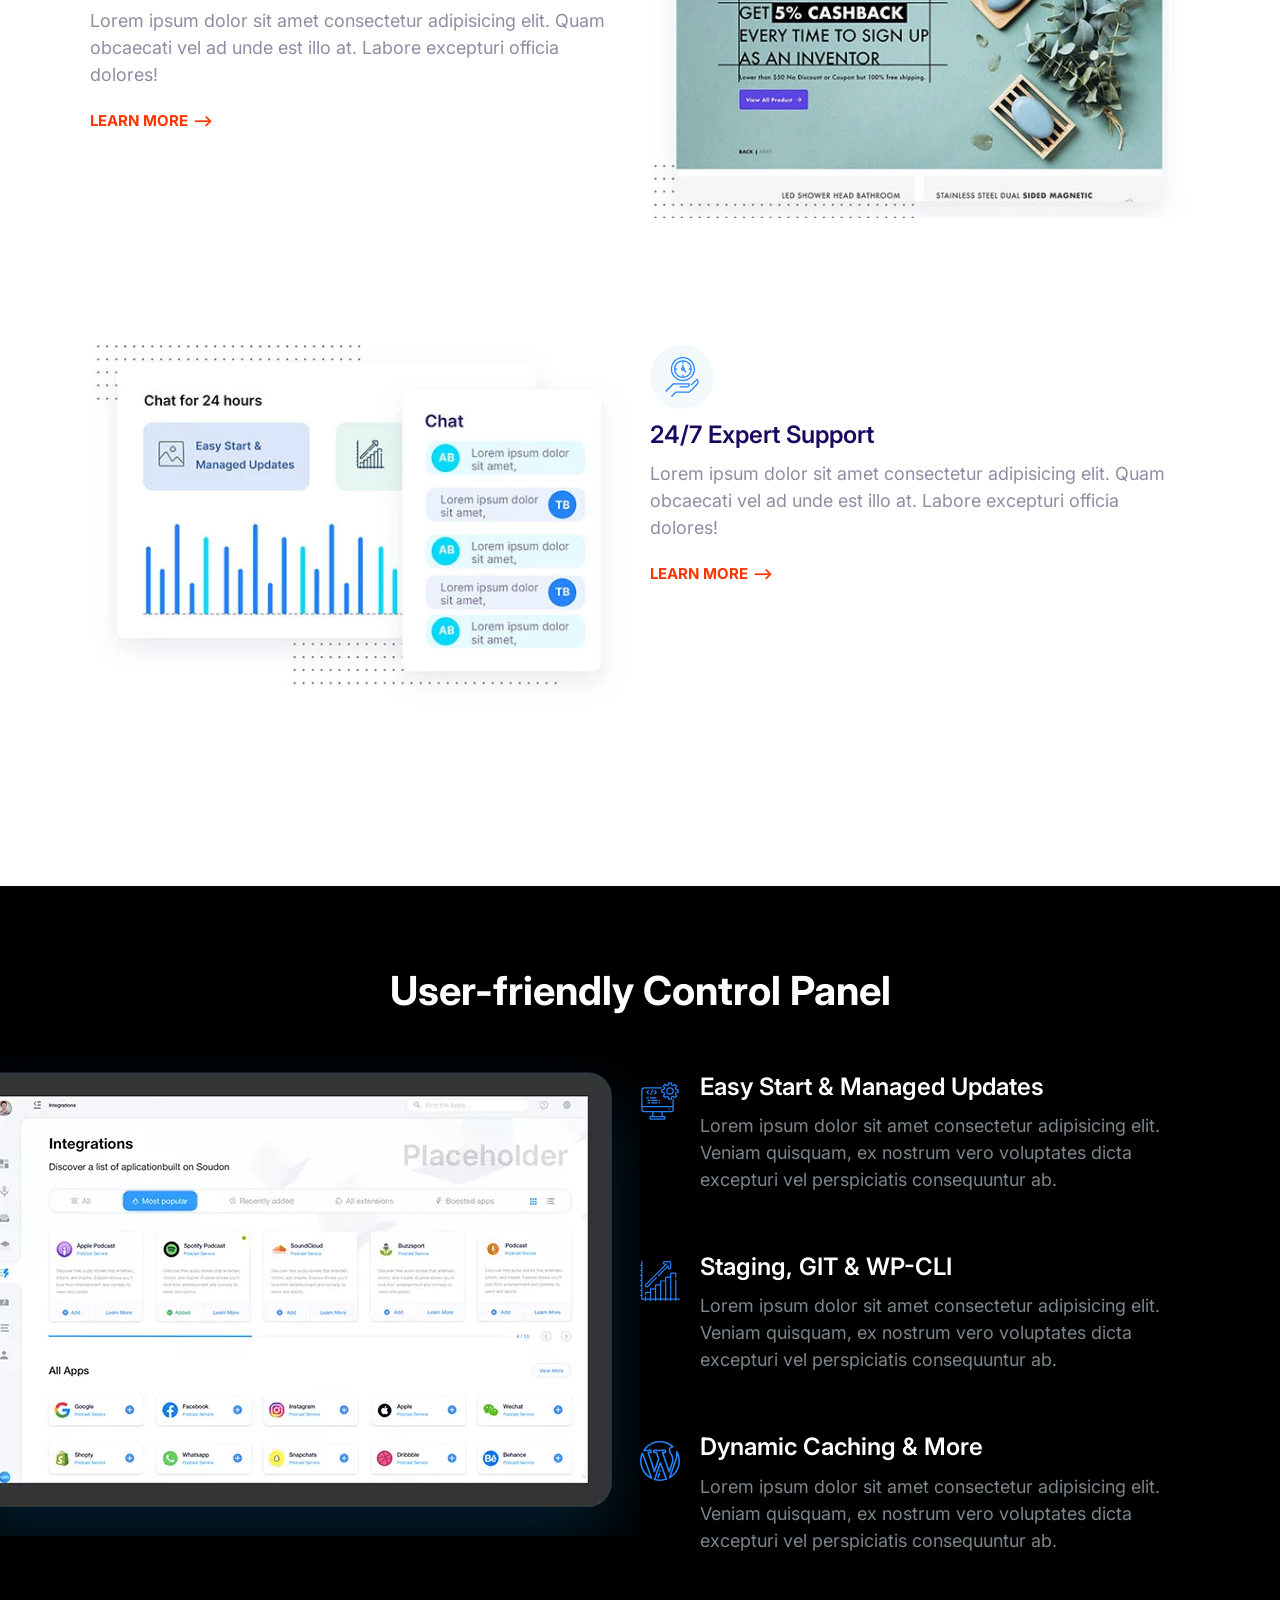
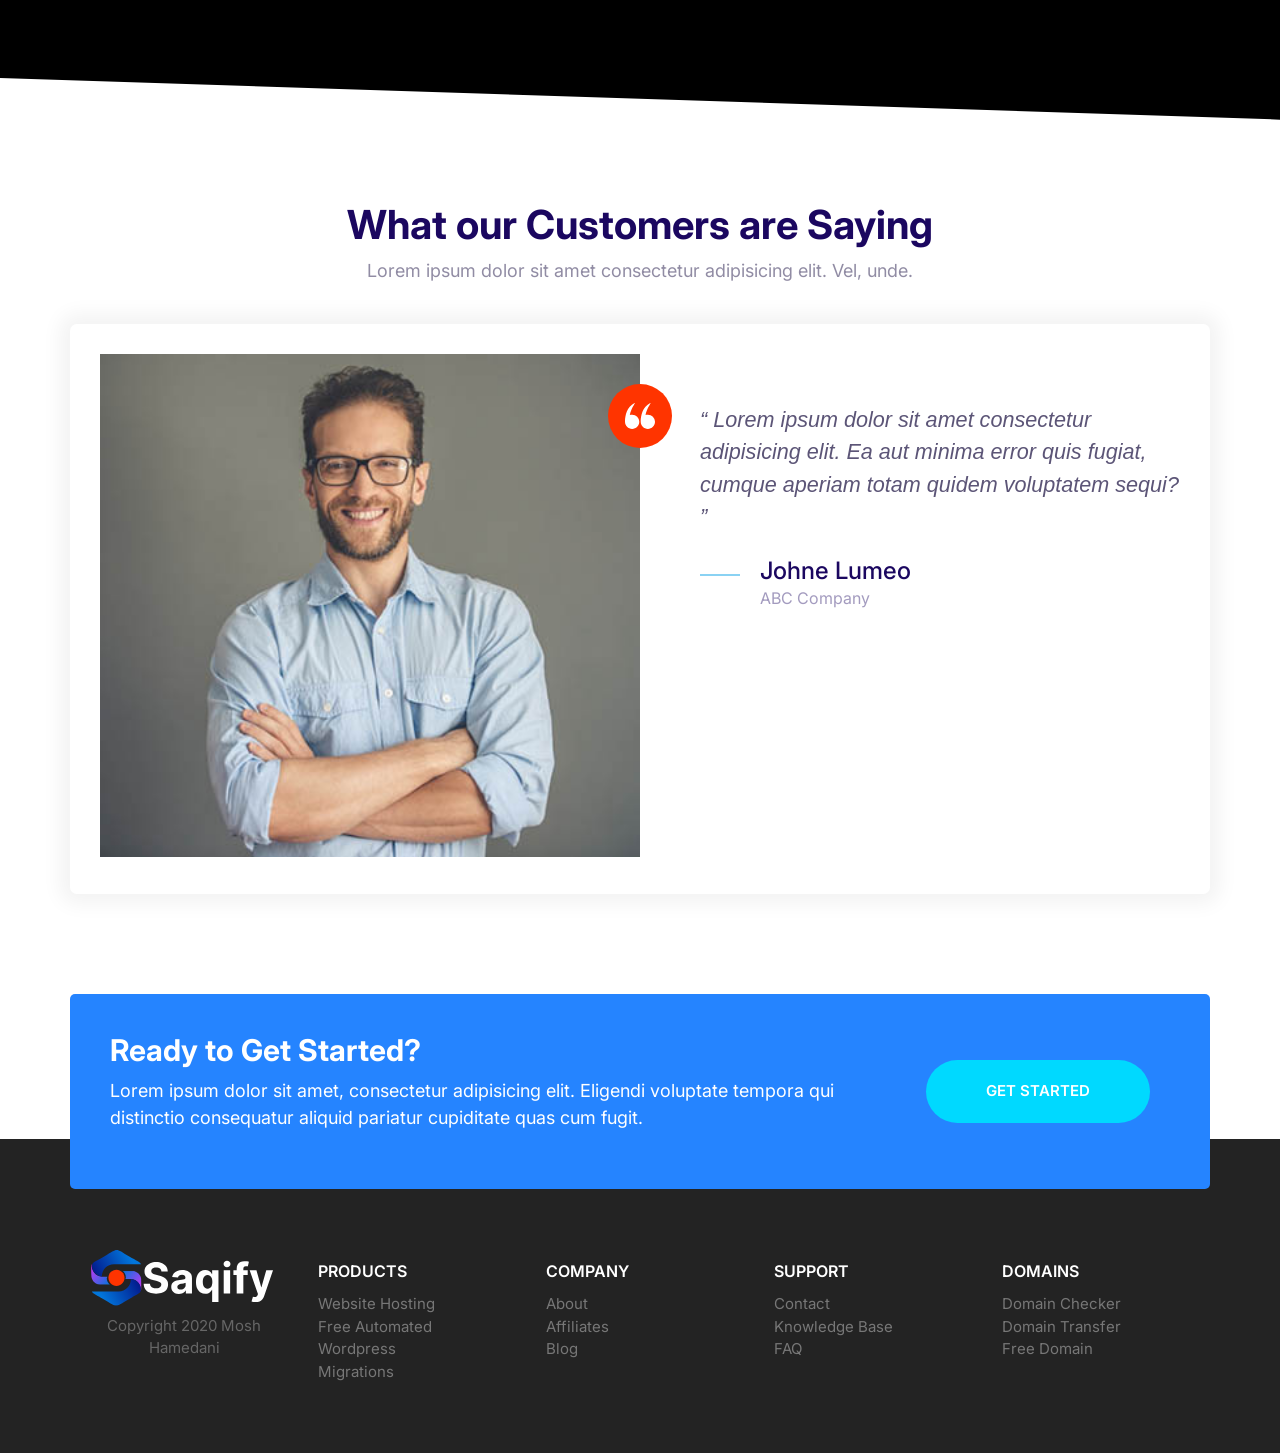
==== commit e5a2e034: "Updated Animation" ====
--- a/index.html
+++ b/index.html
@@ -105,9 +105,9 @@
     </section>
     <!-- Block Plans -->
     <section class="container block block-plans">
-      <div class="grid grid--1x3" data-aos-anchor-placement="bottom-bottom">
+      <div class="grid grid--1x3" data-aos="zoom-out-down">
         <div class="plan">
-          <div class="card card--secondary" data-aos="fade-up">
+          <div class="card card--secondary">
             <header class="card__header">
               <h3 class="plan__name">Entry</h3>
               <span class="plan__price">$14</span>
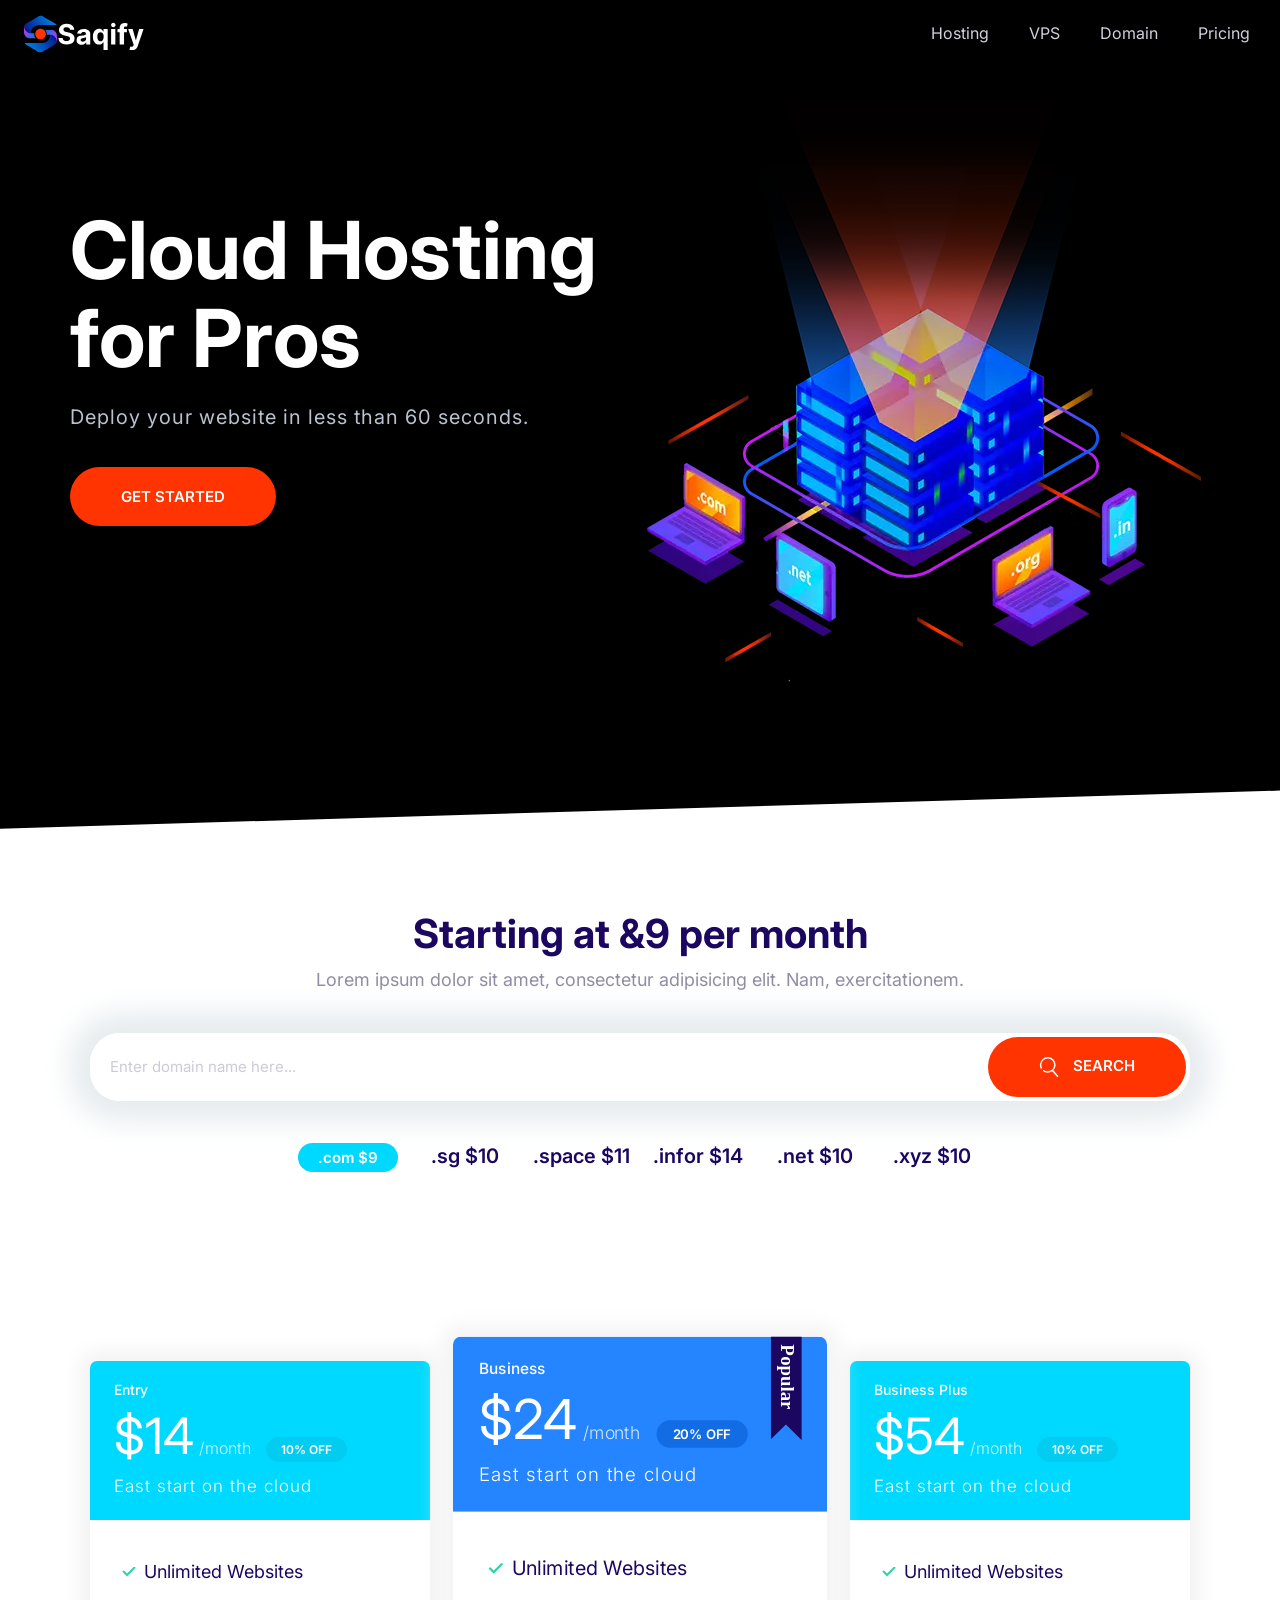
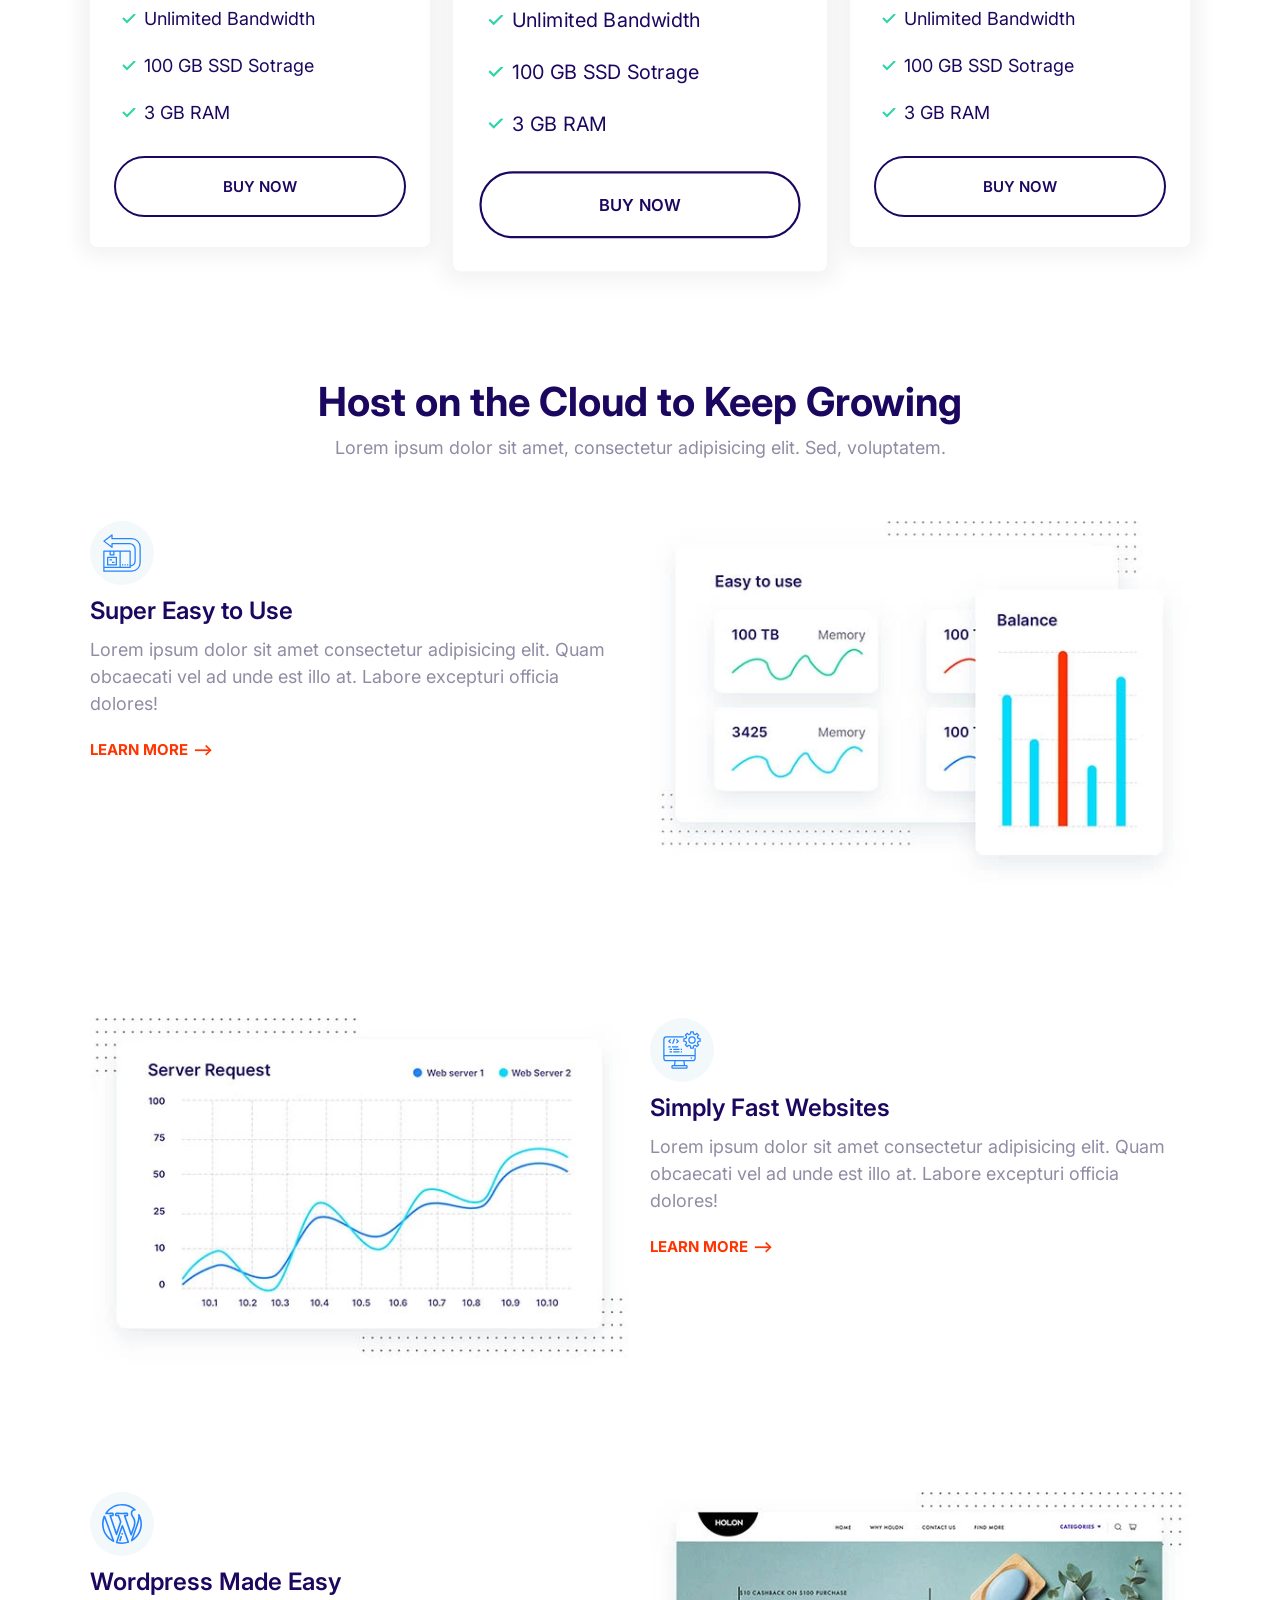
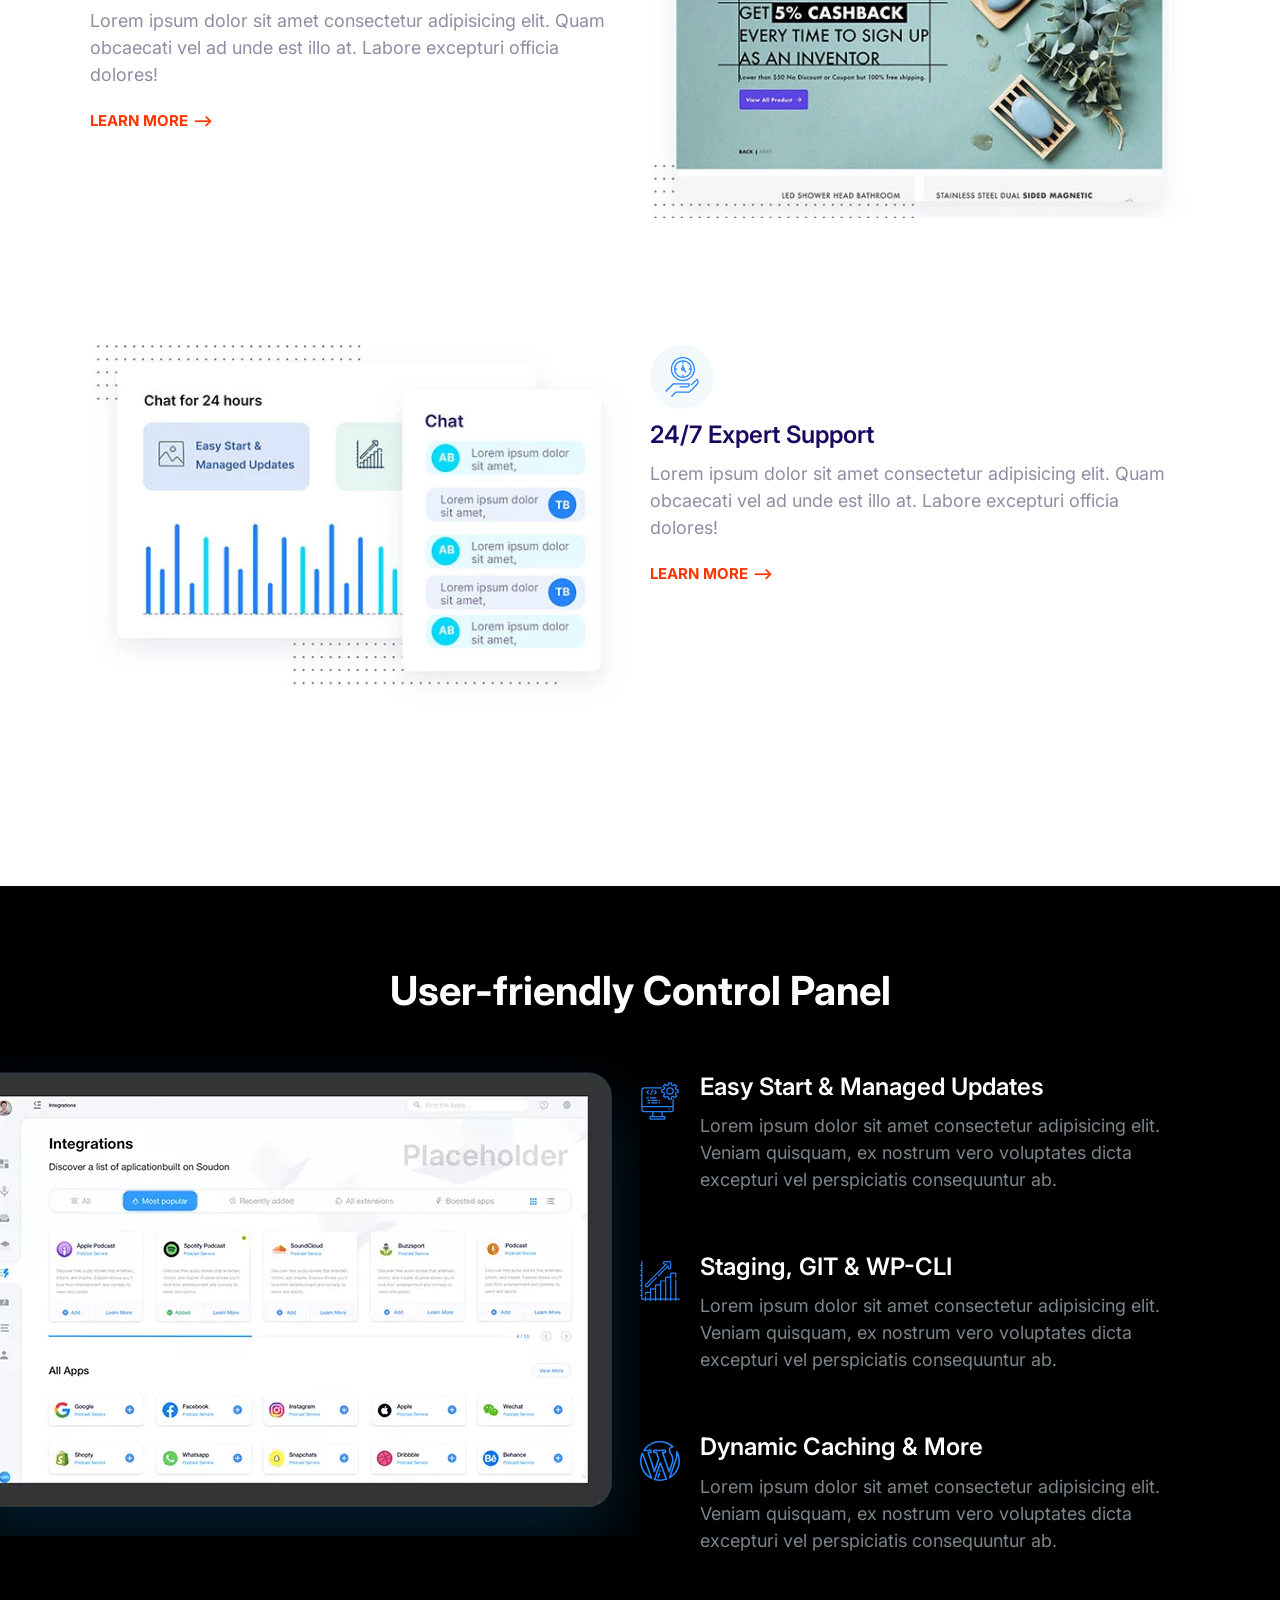
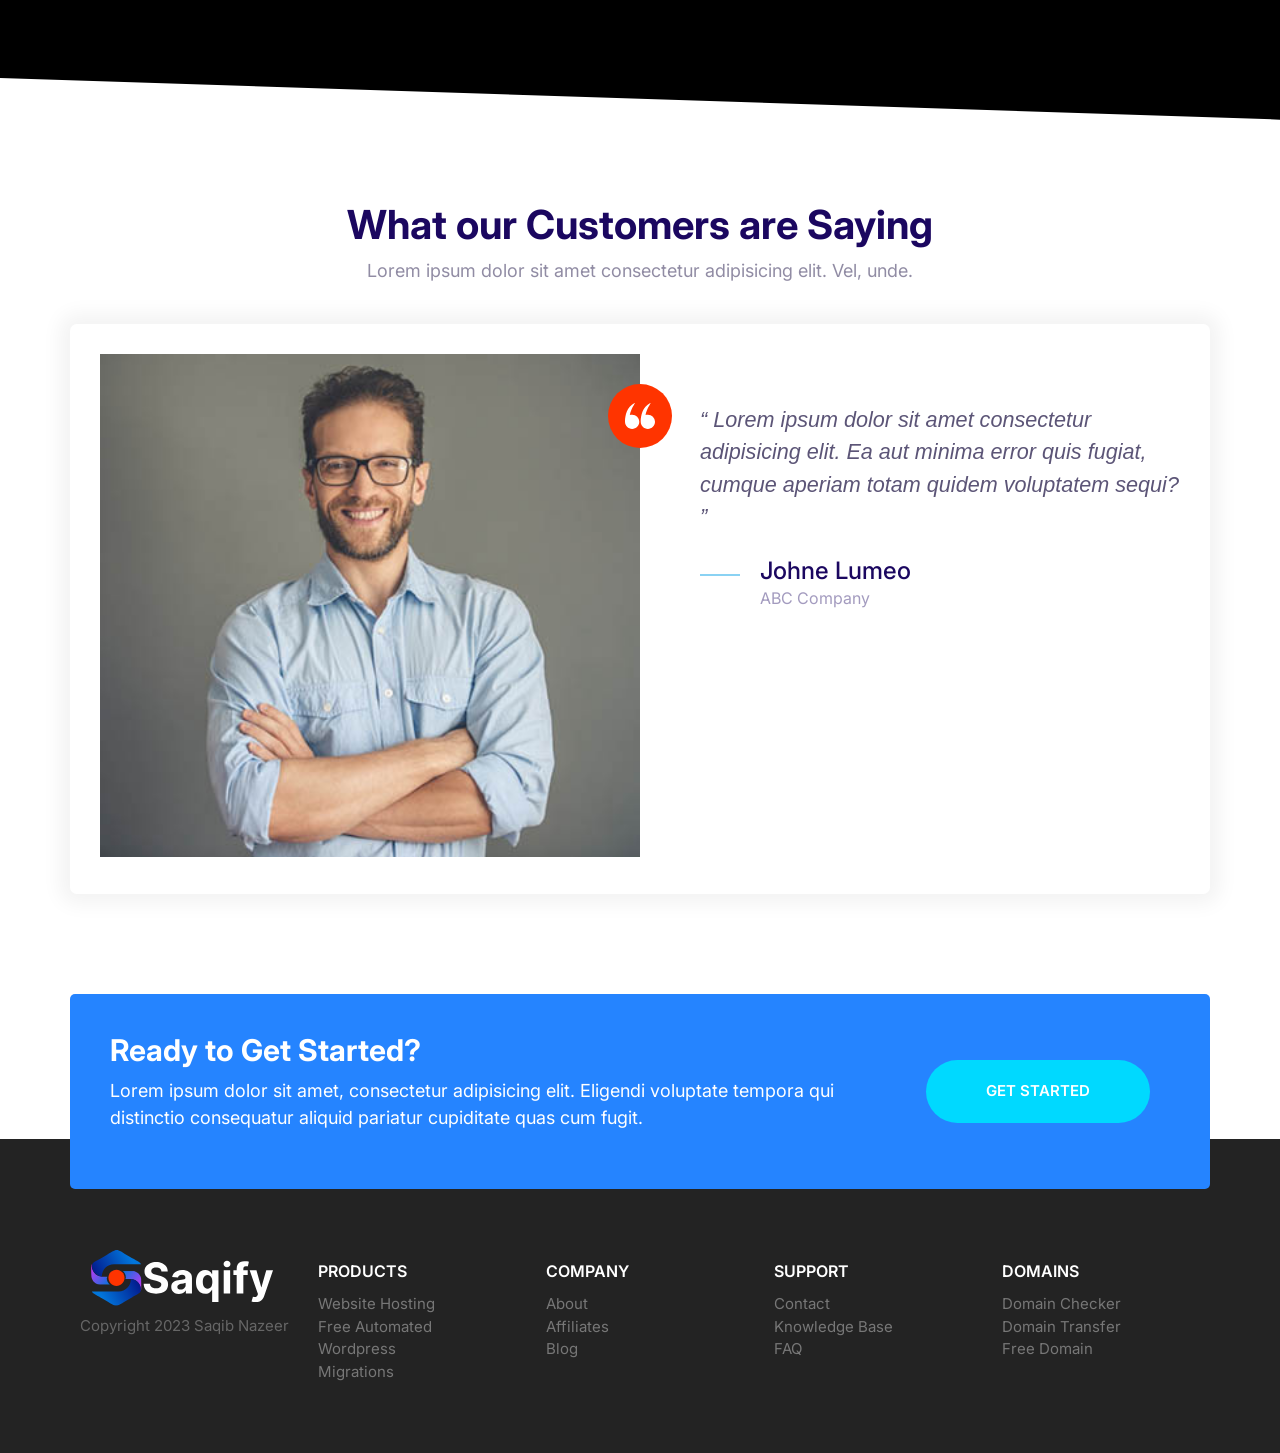
==== commit 3c918abc: "Name Updated" ====
--- a/index.html
+++ b/index.html
@@ -484,7 +484,7 @@
 
         <div class="footer__brand">
           <img src="images/logo.svg" alt="" />
-          <p class="footer__copyright">Copyright 2020 Mosh Hamedani</p>
+          <p class="footer__copyright">Copyright 2023 Saqib Nazeer</p>
         </div>
       </div>
     </footer>
